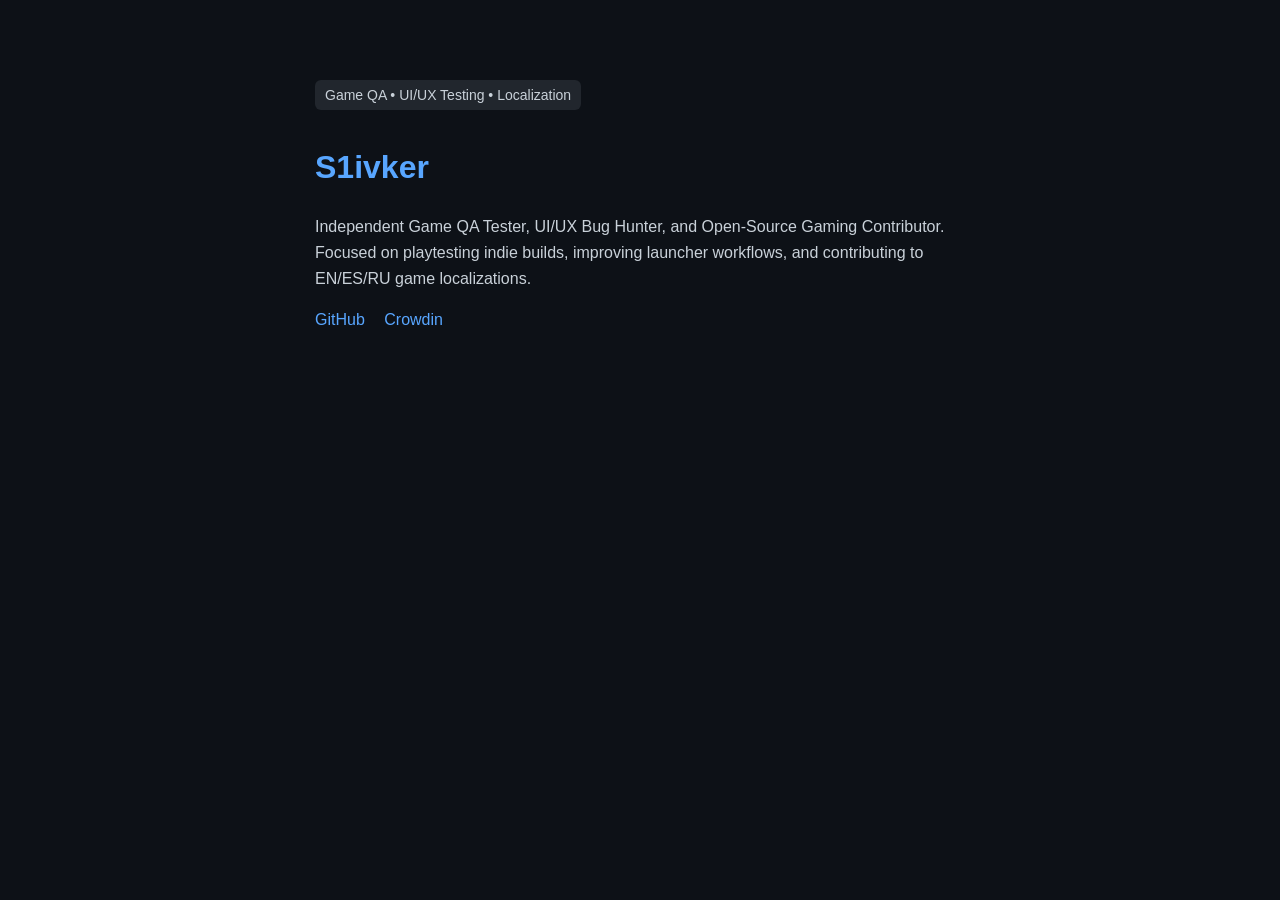
==== index.html @ 3e6317bb "Create index.html" ====
<!DOCTYPE html>
<html lang="en">
<head>
  <meta charset="UTF-8">
  <title>S1ivker — Game QA Tester & Open-Source Contributor</title>
  <style>
    body { font-family: sans-serif; background: #0d1117; color: #c9d1d9; max-width: 650px; margin: 60px auto; padding: 20px; line-height: 1.6; }
    h1 { color: #58a6ff; }
    a { color: #58a6ff; text-decoration: none; margin-right: 15px; }
    .tag { background: #21262d; padding: 4px 10px; border-radius: 6px; font-size: 14px; display: inline-block; margin-bottom: 10px; }
  </style>
</head>
<body>
  <div class="tag">Game QA • UI/UX Testing • Localization</div>
  <h1>S1ivker</h1>
  <p>Independent Game QA Tester, UI/UX Bug Hunter, and Open-Source Gaming Contributor. Focused on playtesting indie builds, improving launcher workflows, and contributing to EN/ES/RU game localizations.</p>
  <p>
    <a href="https://github.com">GitHub</a>
    <a href="https://crowdin.com">Crowdin</a>
  </p>
</body>
</html>
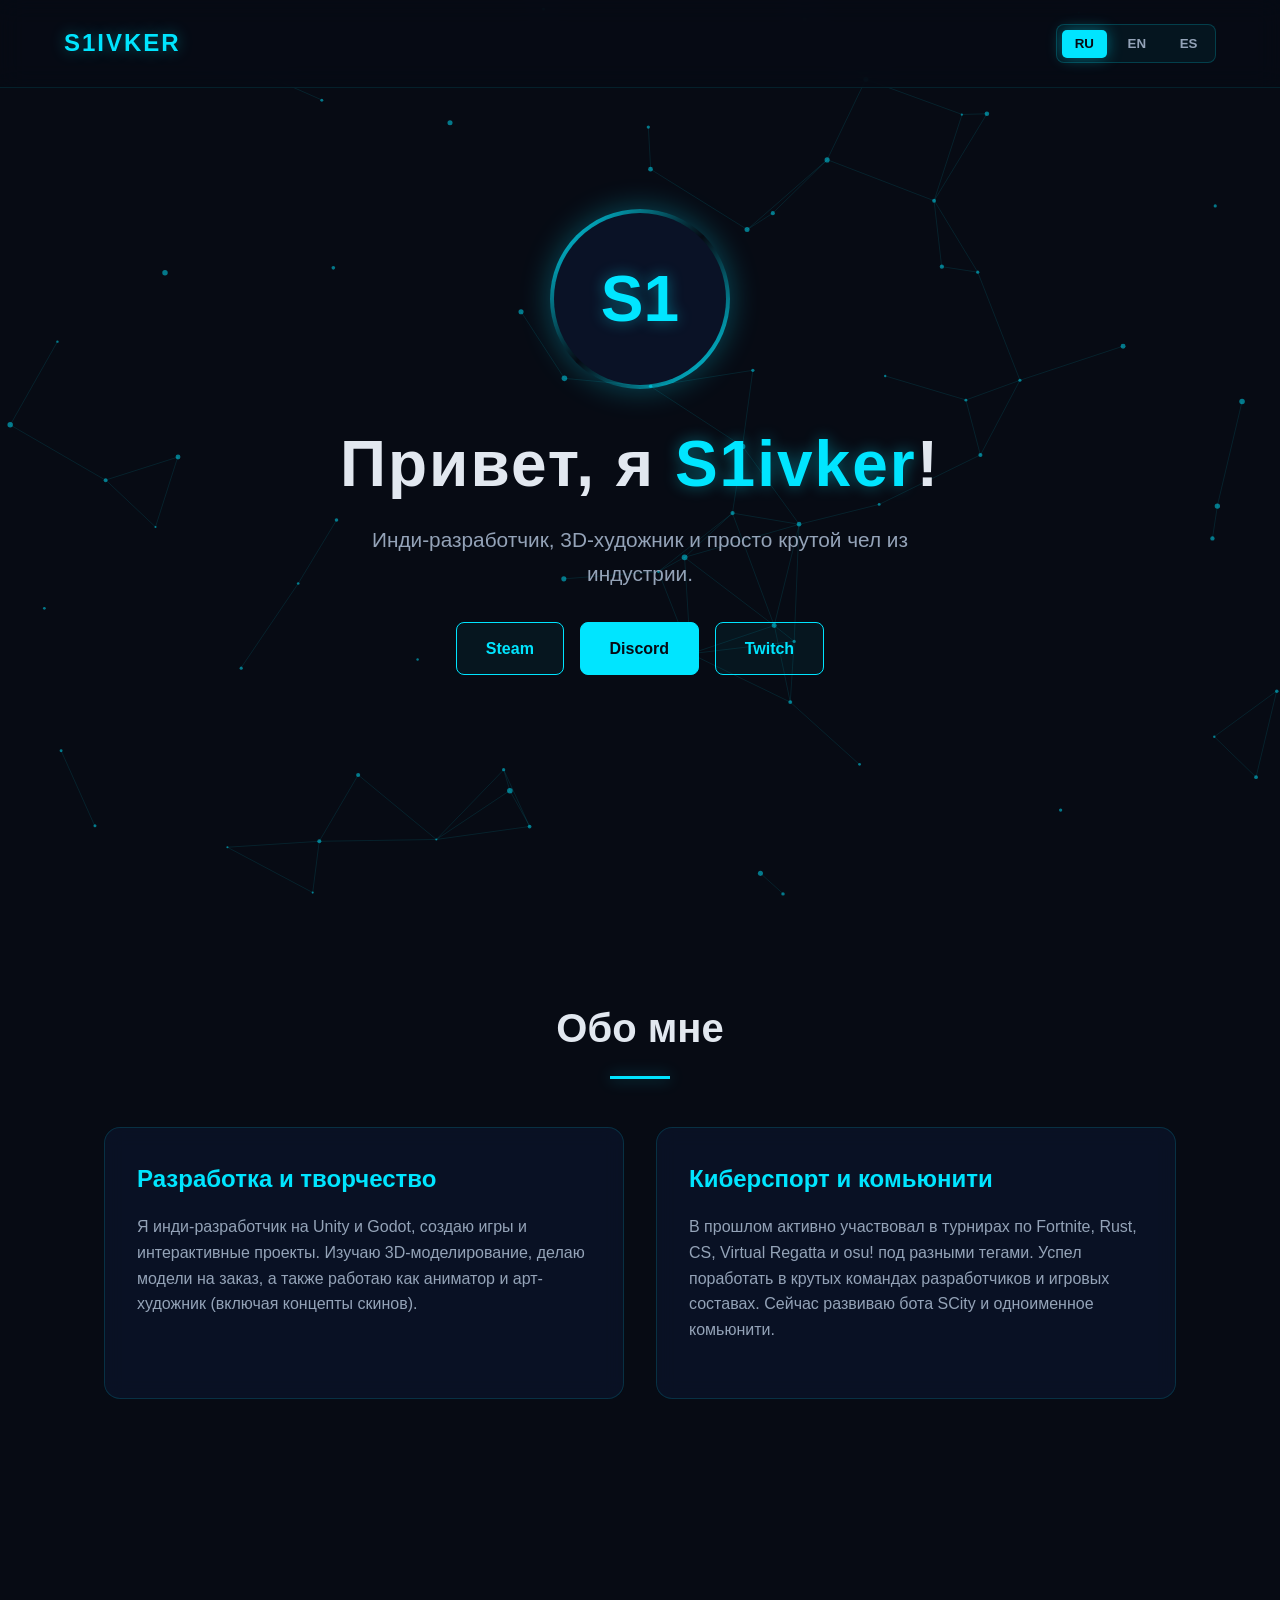
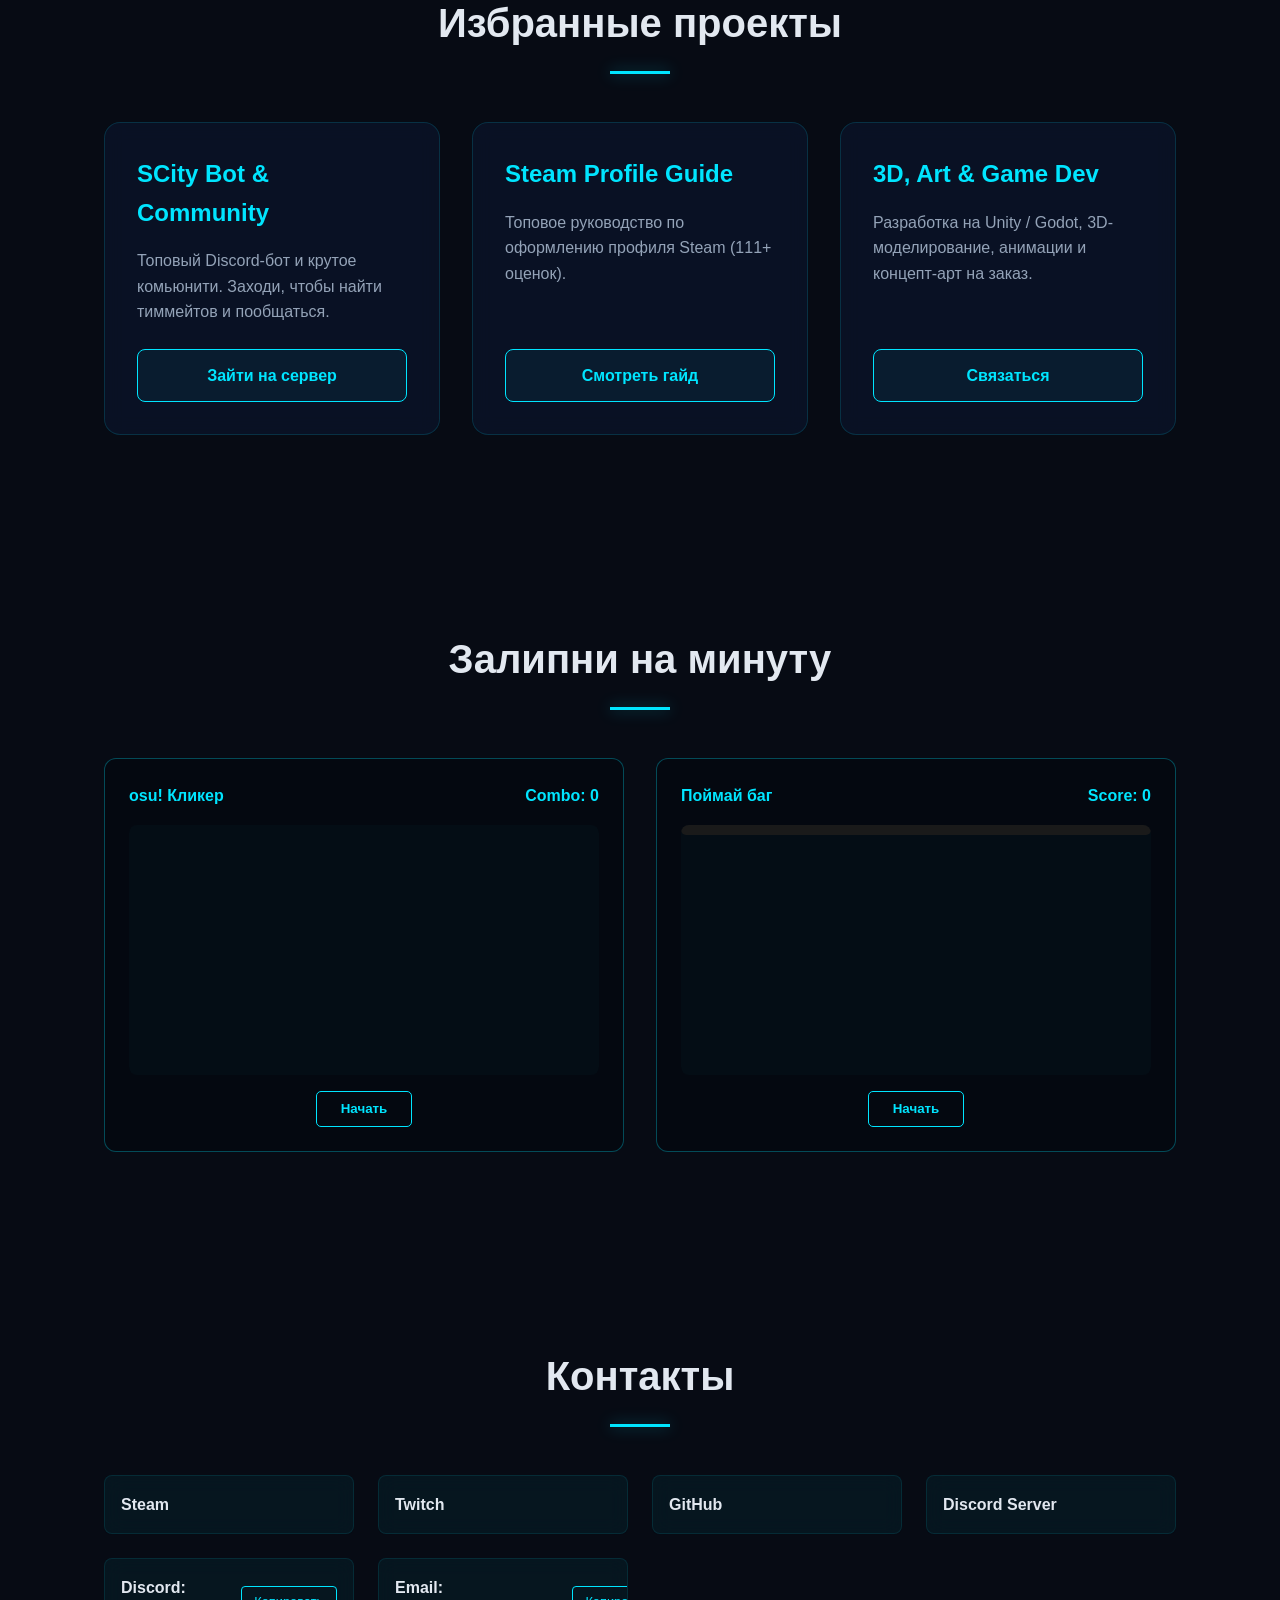
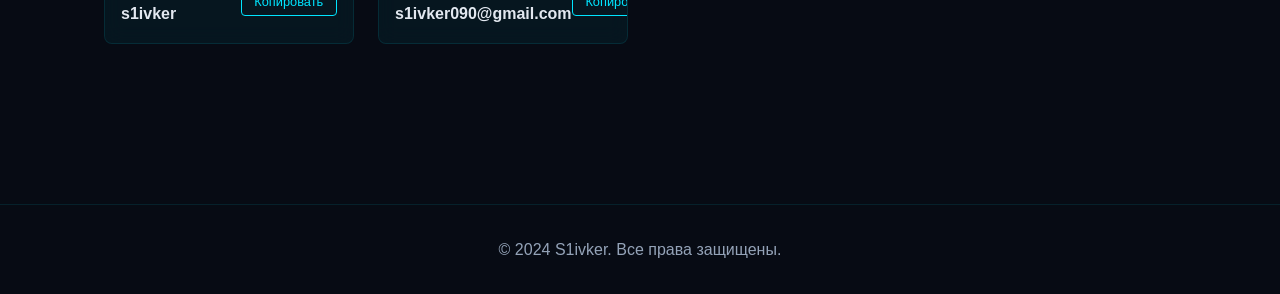
==== commit 07522b47: "index.html" ====
--- a/index.html
+++ b/index.html
@@ -1,22 +1,990 @@
 <!DOCTYPE html>
-<html lang="en">
+<html lang="ru">
 <head>
-  <meta charset="UTF-8">
-  <title>S1ivker — Game QA Tester & Open-Source Contributor</title>
-  <style>
-    body { font-family: sans-serif; background: #0d1117; color: #c9d1d9; max-width: 650px; margin: 60px auto; padding: 20px; line-height: 1.6; }
-    h1 { color: #58a6ff; }
-    a { color: #58a6ff; text-decoration: none; margin-right: 15px; }
-    .tag { background: #21262d; padding: 4px 10px; border-radius: 6px; font-size: 14px; display: inline-block; margin-bottom: 10px; }
-  </style>
+    <meta charset="UTF-8">
+    <meta name="viewport" content="width=device-width, initial-scale=1.0">
+    <title>S1ivker | Indie Dev & 3D Artist</title>
+    <meta name="description" content="Portfolio of S1ivker: Indie game developer (Unity, Godot), 3D modeler, animator, and creator of the SCity Discord bot. Esports background in Fortnite, Rust, CS, and osu!.">
+    <meta property="og:title" content="S1ivker | Indie Dev & 3D Artist">
+    <meta property="og:description" content="Portfolio of S1ivker: Indie game developer (Unity, Godot), 3D modeler, animator, and creator of the SCity Discord bot. Esports background in Fortnite, Rust, CS, and osu!.">
+    <meta property="og:type" content="website">
+    <meta property="og:url" content="https://s1ivker.github.io">
+    <meta property="og:image" content="avatar.png">
+    <script type="application/ld+json">
+    {
+      "@context": "https://schema.org",
+      "@type": "Person",
+      "name": "S1ivker",
+      "url": "https://s1ivker.github.io",
+      "jobTitle": "Indie Game Developer",
+      "knowsAbout": ["Unity", "Godot", "3D Modeling", "Animation", "Discord Bot Developer", "Esports", "Art"],
+      "sameAs": [
+        "https://steamcommunity.com/id/s1ivker",
+        "https://www.twitch.tv/s1ivker/about",
+        "https://github.com",
+        "https://discord.gg/scity"
+      ]
+    }
+    </script>
+    <style>
+        :root {
+            --bg-color: #070b14;
+            --card-bg: rgba(12, 22, 45, 0.65);
+            --neon-blue: #00e5ff;
+            --neon-glow: 0 0 15px rgba(0, 229, 255, 0.4);
+            --text-main: #e2e8f0;
+            --text-muted: #94a3b8;
+            --font-main: 'Segoe UI', Tahoma, Geneva, Verdana, sans-serif;
+            --danger-red: #ff3333;
+        }
+
+        * {
+            margin: 0;
+            padding: 0;
+            box-sizing: border-box;
+            font-family: var(--font-main);
+            scroll-behavior: smooth;
+        }
+
+        body {
+            background-color: var(--bg-color);
+            color: var(--text-main);
+            overflow-x: hidden;
+            line-height: 1.6;
+        }
+
+        #bg-canvas {
+            position: fixed;
+            top: 0;
+            left: 0;
+            width: 100vw;
+            height: 100vh;
+            z-index: -1;
+            pointer-events: none;
+        }
+
+        header {
+            position: fixed;
+            top: 0;
+            width: 100%;
+            padding: 1.5rem 5%;
+            display: flex;
+            justify-content: space-between;
+            align-items: center;
+            background: rgba(7, 11, 20, 0.85);
+            backdrop-filter: blur(12px);
+            z-index: 100;
+            border-bottom: 1px solid rgba(0, 229, 255, 0.1);
+        }
+
+        .logo {
+            font-size: 1.5rem;
+            font-weight: 800;
+            color: var(--neon-blue);
+            text-shadow: var(--neon-glow);
+            letter-spacing: 2px;
+        }
+
+        .lang-switch {
+            display: flex;
+            gap: 0.5rem;
+            background: rgba(0, 229, 255, 0.05);
+            padding: 0.3rem;
+            border-radius: 8px;
+            border: 1px solid rgba(0, 229, 255, 0.2);
+        }
+
+        .lang-btn {
+            background: transparent;
+            border: none;
+            color: var(--text-muted);
+            padding: 0.4rem 0.8rem;
+            border-radius: 5px;
+            cursor: pointer;
+            font-weight: 600;
+            transition: all 0.3s ease;
+        }
+
+        .lang-btn:hover {
+            color: var(--neon-blue);
+        }
+
+        .lang-btn.active {
+            background: var(--neon-blue);
+            color: var(--bg-color);
+            box-shadow: var(--neon-glow);
+        }
+
+        main {
+            max-width: 1200px;
+            margin: 0 auto;
+            padding: 0 5%;
+        }
+
+        section {
+            padding: 6rem 0;
+            min-height: 50vh;
+            display: flex;
+            flex-direction: column;
+            justify-content: center;
+        }
+
+        .reveal {
+            opacity: 0;
+            transform: translateY(40px);
+            transition: all 0.8s cubic-bezier(0.5, 0, 0, 1);
+        }
+
+        .reveal.active {
+            opacity: 1;
+            transform: translateY(0);
+        }
+
+        .hero {
+            height: 100vh;
+            display: flex;
+            flex-direction: column;
+            align-items: center;
+            justify-content: center;
+            text-align: center;
+            padding-top: 80px;
+        }
+
+        .avatar-container {
+            width: 180px;
+            height: 180px;
+            border-radius: 50%;
+            padding: 4px;
+            background: linear-gradient(135deg, var(--neon-blue), transparent, var(--neon-blue));
+            box-shadow: 0 0 30px rgba(0, 229, 255, 0.3);
+            margin-bottom: 1.5rem;
+            position: relative;
+            animation: pulseBorder 3s infinite alternate;
+        }
+
+        @keyframes pulseBorder {
+            0% { box-shadow: 0 0 20px rgba(0, 229, 255, 0.2); }
+            100% { box-shadow: 0 0 40px rgba(0, 229, 255, 0.6); }
+        }
+
+        .avatar-container img {
+            width: 100%;
+            height: 100%;
+            border-radius: 50%;
+            object-fit: cover;
+            background: #0a1226;
+        }
+
+        .avatar-fallback {
+            width: 100%;
+            height: 100%;
+            border-radius: 50%;
+            background: #0a1226;
+            display: flex;
+            align-items: center;
+            justify-content: center;
+            font-size: 4rem;
+            font-weight: 900;
+            color: var(--neon-blue);
+            text-shadow: var(--neon-glow);
+            display: none;
+        }
+
+        .hero h1 {
+            font-size: 4rem;
+            margin-bottom: 0.5rem;
+            letter-spacing: 2px;
+        }
+
+        .hero h1 span {
+            color: var(--neon-blue);
+            text-shadow: var(--neon-glow);
+        }
+
+        .hero p {
+            font-size: 1.3rem;
+            color: var(--text-muted);
+            max-width: 600px;
+            margin-bottom: 2rem;
+        }
+
+        .social-quick {
+            display: flex;
+            gap: 1rem;
+            flex-wrap: wrap;
+            justify-content: center;
+        }
+
+        .btn {
+            display: inline-flex;
+            align-items: center;
+            justify-content: center;
+            padding: 0.8rem 1.8rem;
+            border-radius: 8px;
+            font-weight: 600;
+            text-decoration: none;
+            transition: all 0.3s ease;
+            cursor: pointer;
+            border: 1px solid var(--neon-blue);
+            background: rgba(0, 229, 255, 0.05);
+            color: var(--neon-blue);
+            gap: 0.5rem;
+        }
+
+        .btn:hover {
+            background: var(--neon-blue);
+            color: var(--bg-color);
+            box-shadow: var(--neon-glow);
+            transform: translateY(-2px);
+        }
+
+        .btn-primary {
+            background: var(--neon-blue);
+            color: var(--bg-color);
+        }
+
+        .btn-primary:hover {
+            background: transparent;
+            color: var(--neon-blue);
+        }
+
+        h2 {
+            font-size: 2.5rem;
+            margin-bottom: 3rem;
+            text-align: center;
+            color: var(--text-main);
+        }
+
+        h2::after {
+            content: '';
+            display: block;
+            width: 60px;
+            height: 3px;
+            background: var(--neon-blue);
+            margin: 1rem auto 0;
+            box-shadow: var(--neon-glow);
+        }
+
+        .grid-2 {
+            display: grid;
+            grid-template-columns: 1fr 1fr;
+            gap: 2rem;
+        }
+
+        .glass-card {
+            background: var(--card-bg);
+            backdrop-filter: blur(10px);
+            border: 1px solid rgba(0, 229, 255, 0.15);
+            border-radius: 16px;
+            padding: 2rem;
+            transition: all 0.4s ease;
+            position: relative;
+            overflow: hidden;
+        }
+
+        .glass-card:hover {
+            border-color: rgba(0, 229, 255, 0.5);
+            box-shadow: 0 10px 30px rgba(0, 229, 255, 0.1);
+            transform: translateY(-5px);
+        }
+
+        .glass-card h3 {
+            font-size: 1.5rem;
+            color: var(--neon-blue);
+            margin-bottom: 1rem;
+        }
+
+        .glass-card p {
+            color: var(--text-muted);
+            margin-bottom: 1.5rem;
+        }
+
+        .project-card {
+            display: flex;
+            flex-direction: column;
+            justify-content: space-between;
+        }
+
+        .projects-grid {
+            display: grid;
+            grid-template-columns: repeat(auto-fit, minmax(300px, 1fr));
+            gap: 2rem;
+        }
+
+        .games-grid {
+            display: grid;
+            grid-template-columns: 1fr 1fr;
+            gap: 2rem;
+        }
+
+        .game-container {
+            background: #040810;
+            border: 1px solid rgba(0, 229, 255, 0.3);
+            border-radius: 12px;
+            padding: 1.5rem;
+            display: flex;
+            flex-direction: column;
+            gap: 1rem;
+            position: relative;
+            overflow: hidden;
+        }
+
+        .game-header {
+            display: flex;
+            justify-content: space-between;
+            align-items: center;
+            font-weight: bold;
+            color: var(--neon-blue);
+        }
+
+        .game-area {
+            height: 250px;
+            position: relative;
+            background: rgba(0, 229, 255, 0.02);
+            border-radius: 8px;
+            overflow: hidden;
+            cursor: crosshair;
+        }
+
+        .game-btn {
+            align-self: center;
+            padding: 0.6rem 1.5rem;
+            border-radius: 5px;
+            background: transparent;
+            border: 1px solid var(--neon-blue);
+            color: var(--neon-blue);
+            cursor: pointer;
+            font-weight: bold;
+            transition: all 0.3s;
+        }
+
+        .game-btn:hover {
+            background: var(--neon-blue);
+            color: #000;
+        }
+
+        .target {
+            position: absolute;
+            width: 50px;
+            height: 50px;
+            border-radius: 50%;
+            background: rgba(0, 229, 255, 0.2);
+            border: 2px solid var(--neon-blue);
+            display: flex;
+            align-items: center;
+            justify-content: center;
+            transform: translate(-50%, -50%);
+            pointer-events: none;
+        }
+
+        .target-ring {
+            position: absolute;
+            width: 100%;
+            height: 100%;
+            border-radius: 50%;
+            border: 2px solid var(--neon-blue);
+            animation: shrinkRing 1.5s linear forwards;
+        }
+
+        @keyframes shrinkRing {
+            0% { transform: scale(2); opacity: 0; }
+            20% { opacity: 1; }
+            100% { transform: scale(0.5); opacity: 1; }
+        }
+
+        .code-line {
+            position: absolute;
+            color: rgba(0, 229, 255, 0.2);
+            font-family: monospace;
+            font-size: 0.8rem;
+            white-space: nowrap;
+            pointer-events: none;
+            animation: fall linear infinite;
+        }
+
+        @keyframes fall {
+            0% { transform: translateY(-100%); }
+            100% { transform: translateY(300px); }
+        }
+
+        .bug {
+            position: absolute;
+            width: 25px;
+            height: 25px;
+            background: var(--danger-red);
+            border-radius: 50%;
+            cursor: pointer;
+            box-shadow: 0 0 10px var(--danger-red);
+            display: flex;
+            align-items: center;
+            justify-content: center;
+            color: white;
+            font-size: 10px;
+            font-weight: bold;
+            transition: transform 0.1s;
+        }
+
+        .bug:hover {
+            transform: scale(1.2);
+        }
+
+        .crash-bar {
+            width: 100%;
+            height: 10px;
+            background: #1a1a1a;
+            border-radius: 5px;
+            overflow: hidden;
+        }
+
+        .crash-fill {
+            height: 100%;
+            width: 0%;
+            background: var(--danger-red);
+            transition: width 0.3s;
+            box-shadow: 0 0 10px var(--danger-red);
+        }
+
+        .contact-grid {
+            display: grid;
+            grid-template-columns: repeat(auto-fit, minmax(250px, 1fr));
+            gap: 1.5rem;
+        }
+
+        .contact-item {
+            display: flex;
+            align-items: center;
+            justify-content: space-between;
+            background: rgba(0, 229, 255, 0.05);
+            padding: 1rem;
+            border-radius: 8px;
+            border: 1px solid rgba(0, 229, 255, 0.1);
+        }
+
+        .contact-item span {
+            font-weight: 600;
+            color: var(--text-main);
+        }
+
+        .copy-btn {
+            background: transparent;
+            border: 1px solid var(--neon-blue);
+            color: var(--neon-blue);
+            padding: 0.4rem 0.8rem;
+            border-radius: 4px;
+            cursor: pointer;
+            font-size: 0.8rem;
+            transition: all 0.3s;
+        }
+
+        .copy-btn:hover {
+            background: var(--neon-blue);
+            color: var(--bg-color);
+        }
+
+        footer {
+            text-align: center;
+            padding: 2rem;
+            color: var(--text-muted);
+            border-top: 1px solid rgba(0, 229, 255, 0.1);
+            margin-top: 4rem;
+        }
+
+        @media (max-width: 900px) {
+            .grid-2, .games-grid {
+                grid-template-columns: 1fr;
+            }
+            .hero h1 {
+                font-size: 2.5rem;
+            }
+            .hero p {
+                font-size: 1.1rem;
+            }
+        }
+    </style>
 </head>
 <body>
-  <div class="tag">Game QA • UI/UX Testing • Localization</div>
-  <h1>S1ivker</h1>
-  <p>Independent Game QA Tester, UI/UX Bug Hunter, and Open-Source Gaming Contributor. Focused on playtesting indie builds, improving launcher workflows, and contributing to EN/ES/RU game localizations.</p>
-  <p>
-    <a href="https://github.com">GitHub</a>
-    <a href="https://crowdin.com">Crowdin</a>
-  </p>
+    <canvas id="bg-canvas"></canvas>
+
+    <header>
+        <div class="logo">S1IVKER</div>
+        <div class="lang-switch">
+            <button class="lang-btn active" data-lang="ru">RU</button>
+            <button class="lang-btn" data-lang="en">EN</button>
+            <button class="lang-btn" data-lang="es">ES</button>
+        </div>
+    </header>
+
+    <main>
+        <section class="hero">
+            <div class="avatar-container">
+                <img src="avatar.png" alt="S1ivker" onerror="this.style.display='none'; document.getElementById('avatar-fallback').style.display='flex';">
+                <div class="avatar-fallback" id="avatar-fallback">S1</div>
+            </div>
+            <h1 data-i18n="hero_greeting">Привет, я <span>S1ivker</span>!</h1>
+            <p data-i18n="hero_sub">Инди-разработчик, 3D-художник и просто крутой чел из индустрии.</p>
+            <div class="social-quick">
+                <a href="https://steamcommunity.com/id/s1ivker" target="_blank" class="btn" data-i18n="btn_steam">Steam</a>
+                <a href="https://discord.gg/scity" target="_blank" class="btn btn-primary" data-i18n="btn_discord">Discord</a>
+                <a href="https://www.twitch.tv/s1ivker/about" target="_blank" class="btn" data-i18n="btn_twitch">Twitch</a>
+            </div>
+        </section>
+
+        <section id="about" class="reveal">
+            <h2 data-i18n="about_title">Обо мне</h2>
+            <div class="grid-2">
+                <div class="glass-card">
+                    <h3 data-i18n="about_dev_title">Разработка и творчество</h3>
+                    <p data-i18n="about_dev_text">Я инди-разработчик на Unity и Godot, создаю игры и интерактивные проекты. Изучаю 3D-моделирование, делаю модели на заказ, а также работаю как аниматор и арт-художник (включая концепты скинов).</p>
+                </div>
+                <div class="glass-card">
+                    <h3 data-i18n="about_esports_title">Киберспорт и комьюнити</h3>
+                    <p data-i18n="about_esports_text">В прошлом активно участвовал в турнирах по Fortnite, Rust, CS, Virtual Regatta и osu! под разными тегами. Успел поработать в крутых командах разработчиков и игровых составах. Сейчас развиваю бота SCity и одноименное комьюнити.</p>
+                </div>
+            </div>
+        </section>
+
+        <section id="projects" class="reveal">
+            <h2 data-i18n="projects_title">Избранные проекты</h2>
+            <div class="projects-grid">
+                <div class="glass-card project-card">
+                    <div>
+                        <h3>SCity Bot & Community</h3>
+                        <p data-i18n="proj_scity_desc">Топовый Discord-бот и крутое комьюнити. Заходи, чтобы найти тиммейтов и пообщаться.</p>
+                    </div>
+                    <a href="https://discord.gg/scity" target="_blank" class="btn" data-i18n="btn_join">Зайти на сервер</a>
+                </div>
+                <div class="glass-card project-card">
+                    <div>
+                        <h3>Steam Profile Guide</h3>
+                        <p data-i18n="proj_steam_desc">Топовое руководство по оформлению профиля Steam (111+ оценок).</p>
+                    </div>
+                    <a href="https://steamcommunity.com/sharedfiles/filedetails/?id=3786548323" target="_blank" class="btn" data-i18n="btn_view">Смотреть гайд</a>
+                </div>
+                <div class="glass-card project-card">
+                    <div>
+                        <h3>3D, Art & Game Dev</h3>
+                        <p data-i18n="proj_3d_desc">Разработка на Unity / Godot, 3D-моделирование, анимации и концепт-арт на заказ.</p>
+                    </div>
+                    <a href="https://discord.gg/scity" target="_blank" class="btn" data-i18n="btn_contact">Связаться</a>
+                </div>
+            </div>
+        </section>
+
+        <section id="games" class="reveal">
+            <h2 data-i18n="games_title">Залипни на минуту</h2>
+            <div class="games-grid">
+                <div class="game-container">
+                    <div class="game-header">
+                        <span data-i18n="game1_title">osu! Кликер</span>
+                        <span>Combo: <span id="combo-counter">0</span></span>
+                    </div>
+                    <div class="game-area" id="reaction-game">
+                    </div>
+                    <button class="game-btn" id="start-reaction" data-i18n="btn_start">Начать</button>
+                </div>
+                <div class="game-container">
+                    <div class="game-header">
+                        <span data-i18n="game2_title">Поймай баг</span>
+                        <span>Score: <span id="bug-score">0</span></span>
+                    </div>
+                    <div class="game-area" id="bug-game">
+                        <div class="crash-bar"><div class="crash-fill" id="crash-fill"></div></div>
+                    </div>
+                    <button class="game-btn" id="start-bug" data-i18n="btn_start">Начать</button>
+                </div>
+            </div>
+        </section>
+
+        <section id="contact" class="reveal">
+            <h2 data-i18n="contact_title">Контакты</h2>
+            <div class="contact-grid">
+                <div class="glass-card contact-item">
+                    <a href="https://steamcommunity.com/id/s1ivker" target="_blank" style="text-decoration:none; color:var(--text-main); font-weight:bold;">Steam</a>
+                </div>
+                <div class="glass-card contact-item">
+                    <a href="https://www.twitch.tv/s1ivker/about" target="_blank" style="text-decoration:none; color:var(--text-main); font-weight:bold;">Twitch</a>
+                </div>
+                <div class="glass-card contact-item">
+                    <a href="https://github.com" target="_blank" style="text-decoration:none; color:var(--text-main); font-weight:bold;">GitHub</a>
+                </div>
+                <div class="glass-card contact-item">
+                    <a href="https://discord.gg/scity" target="_blank" style="text-decoration:none; color:var(--text-main); font-weight:bold;">Discord Server</a>
+                </div>
+                <div class="glass-card contact-item">
+                    <span>Discord: s1ivker</span>
+                    <button class="copy-btn" onclick="copyText('s1ivker')" data-i18n="btn_copy">Копировать</button>
+                </div>
+                <div class="glass-card contact-item">
+                    <span>Email: s1ivker090@gmail.com</span>
+                    <button class="copy-btn" onclick="copyText('s1ivker090@gmail.com')" data-i18n="btn_copy">Копировать</button>
+                </div>
+            </div>
+        </section>
+    </main>
+
+    <footer>
+        <p>&copy; 2024 S1ivker. <span data-i18n="footer_text">Все права защищены.</span></p>
+    </footer>
+
+    <script>
+        const translations = {
+            ru: {
+                hero_greeting: "Привет, я <span>S1ivker</span>!",
+                hero_sub: "Инди-разработчик, 3D-художник и просто крутой чел из индустрии.",
+                btn_steam: "Steam",
+                btn_discord: "Discord",
+                btn_twitch: "Twitch",
+                about_title: "Обо мне",
+                about_dev_title: "Разработка и творчество",
+                about_dev_text: "Я инди-разработчик на Unity и Godot, создаю игры и интерактивные проекты. Изучаю 3D-моделирование, делаю модели на заказ, а также работаю как аниматор и арт-художник (включая концепты скинов).",
+                about_esports_title: "Киберспорт и комьюнити",
+                about_esports_text: "В прошлом активно участвовал в турнирах по Fortnite, Rust, CS, Virtual Regatta и osu! под разными тегами. Успел поработать в крутых командах разработчиков и игровых составах. Сейчас развиваю бота SCity и одноименное комьюнити.",
+                projects_title: "Избранные проекты",
+                proj_scity_desc: "Топовый Discord-бот и крутое комьюнити. Заходи, чтобы найти тиммейтов и пообщаться.",
+                btn_join: "Зайти на сервер",
+                proj_steam_desc: "Топовое руководство по оформлению профиля Steam (111+ оценок).",
+                btn_view: "Смотреть гайд",
+                proj_3d_desc: "Разработка на Unity / Godot, 3D-моделирование, анимации и концепт-арт на заказ.",
+                btn_contact: "Связаться",
+                games_title: "Залипни на минуту",
+                game1_title: "osu! Кликер",
+                game2_title: "Поймай баг",
+                btn_start: "Начать",
+                btn_copy: "Копировать",
+                contact_title: "Контакты",
+                footer_text: "Все права защищены."
+            },
+            en: {
+                hero_greeting: "Hey, I'm <span>S1ivker</span>!",
+                hero_sub: "Indie developer, 3D artist, and just a cool guy from the industry.",
+                btn_steam: "Steam",
+                btn_discord: "Discord",
+                btn_twitch: "Twitch",
+                about_title: "About Me",
+                about_dev_title: "Dev & Creative",
+                about_dev_text: "I'm an indie developer working with Unity and Godot, creating games and interactive projects. I study 3D modeling, do commissions, and work as an animator and artist (including skin concepts).",
+                about_esports_title: "Esports & Community",
+                about_esports_text: "In the past, I actively competed in tournaments for Fortnite, Rust, CS, Virtual Regatta, and osu! under various tags. I've worked with cool dev teams and rosters. Now I'm growing the SCity bot and its community.",
+                projects_title: "Featured Projects",
+                proj_scity_desc: "Top-tier Discord bot and an awesome community. Join to find teammates and hang out.",
+                btn_join: "Join Server",
+                proj_steam_desc: "Top Steam profile guide (111+ ratings).",
+                btn_view: "View Guide",
+                proj_3d_desc: "Unity / Godot dev, 3D modeling, animations, and concept art commissions.",
+                btn_contact: "Contact Me",
+                games_title: "Take a Break & Play",
+                game1_title: "osu! Clicker",
+                game2_title: "Catch the Bug",
+                btn_start: "Start",
+                btn_copy: "Copy",
+                contact_title: "Contacts",
+                footer_text: "All rights reserved."
+            },
+            es: {
+                hero_greeting: "¡Hola, soy <span>S1ivker</span>!",
+                hero_sub: "Desarrollador indie, artista 3D y simplemente un chico genial de la industria.",
+                btn_steam: "Steam",
+                btn_discord: "Discord",
+                btn_twitch: "Twitch",
+                about_title: "Sobre mí",
+                about_dev_title: "Desarrollo y Creatividad",
+                about_dev_text: "Soy desarrollador indie en Unity y Godot, creo juegos y proyectos interactivos. Estudio modelado 3D, hago modelos por encargo, y también trabajo como animador y artista (incluyendo conceptos de skins).",
+                about_esports_title: "Esports y Comunidad",
+                about_esports_text: "En el pasado participé activamente en torneos de Fortnite, Rust, CS, Virtual Regatta y osu! bajo diferentes tags. He trabajado con equipos de desarrollo y rosters geniales. Ahora estoy haciendo crecer el bot SCity y su comunidad.",
+                projects_title: "Proyectos Destacados",
+                proj_scity_desc: "Bot de Discord de primer nivel y una comunidad increíble. Únete para encontrar compañeros y pasar el rato.",
+                btn_join: "Unirse al Servidor",
+                proj_steam_desc: "Guía de perfil de Steam de primer nivel (111+ valoraciones).",
+                btn_view: "Ver Guía",
+                proj_3d_desc: "Desarrollo en Unity / Godot, modelado 3D, animaciones y arte conceptual por encargo.",
+                btn_contact: "Contáctame",
+                games_title: "Tómate un descanso y juega",
+                game1_title: "osu! Clicker",
+                game2_title: "Atrapa el Bug",
+                btn_start: "Empezar",
+                btn_copy: "Copiar",
+                contact_title: "Contactos",
+                footer_text: "Todos los derechos reservados."
+            }
+        };
+
+        let currentLang = 'ru';
+
+        function setLanguage(lang) {
+            currentLang = lang;
+            document.querySelectorAll('[data-i18n]').forEach(el => {
+                const key = el.getAttribute('data-i18n');
+                if (translations[lang][key]) {
+                    el.innerHTML = translations[lang][key];
+                }
+            });
+            document.querySelectorAll('.lang-btn').forEach(btn => {
+                btn.classList.remove('active');
+                if (btn.getAttribute('data-lang') === lang) {
+                    btn.classList.add('active');
+                }
+            });
+            document.documentElement.lang = lang === 'es' ? 'es' : lang;
+        }
+
+        document.querySelectorAll('.lang-btn').forEach(btn => {
+            btn.addEventListener('click', () => {
+                setLanguage(btn.getAttribute('data-lang'));
+            });
+        });
+
+        function copyText(text) {
+            navigator.clipboard.writeText(text).then(() => {
+                alert(currentLang === 'ru' ? 'Скопировано!' : currentLang === 'en' ? 'Copied!' : '¡Copiado!');
+            });
+        }
+
+        const canvas = document.getElementById('bg-canvas');
+        const ctx = canvas.getContext('2d');
+        let particles = [];
+        let width, height;
+
+        function resize() {
+            width = canvas.width = window.innerWidth;
+            height = canvas.height = window.innerHeight;
+        }
+
+        window.addEventListener('resize', resize);
+        resize();
+
+        for (let i = 0; i < 70; i++) {
+            particles.push({
+                x: Math.random() * width,
+                y: Math.random() * height,
+                vx: (Math.random() - 0.5) * 0.5,
+                vy: (Math.random() - 0.5) * 0.5,
+                size: Math.random() * 2 + 1
+            });
+        }
+
+        function animate() {
+            ctx.clearRect(0, 0, width, height);
+            ctx.fillStyle = 'rgba(0, 229, 255, 0.5)';
+            ctx.strokeStyle = 'rgba(0, 229, 255, 0.1)';
+            ctx.lineWidth = 1;
+
+            for (let i = 0; i < particles.length; i++) {
+                let p = particles[i];
+                p.x += p.vx;
+                p.y += p.vy;
+
+                if (p.x < 0 || p.x > width) p.vx *= -1;
+                if (p.y < 0 || p.y > height) p.vy *= -1;
+
+                ctx.beginPath();
+                ctx.arc(p.x, p.y, p.size, 0, Math.PI * 2);
+                ctx.fill();
+
+                for (let j = i + 1; j < particles.length; j++) {
+                    let p2 = particles[j];
+                    let dx = p.x - p2.x;
+                    let dy = p.y - p2.y;
+                    let dist = Math.sqrt(dx * dx + dy * dy);
+
+                    if (dist < 120) {
+                        ctx.beginPath();
+                        ctx.moveTo(p.x, p.y);
+                        ctx.lineTo(p2.x, p2.y);
+                        ctx.stroke();
+                    }
+                }
+            }
+            requestAnimationFrame(animate);
+        }
+        animate();
+
+        const observer = new IntersectionObserver((entries) => {
+            entries.forEach(entry => {
+                if (entry.isIntersecting) {
+                    entry.target.classList.add('active');
+                }
+            });
+        }, { threshold: 0.1 });
+
+        document.querySelectorAll('.reveal').forEach(el => observer.observe(el));
+
+        let reactionActive = false;
+        let reactionTimeout;
+        let combo = 0;
+        let reactionScore = 0;
+        const reactionArea = document.getElementById('reaction-game');
+        const startReactionBtn = document.getElementById('start-reaction');
+        const comboCounter = document.getElementById('combo-counter');
+
+        function startReactionGame() {
+            if (reactionActive) return;
+            reactionActive = true;
+            combo = 0;
+            reactionScore = 0;
+            comboCounter.innerText = combo;
+            startReactionBtn.style.display = 'none';
+            reactionArea.innerHTML = '';
+            spawnTarget();
+        }
+
+        function spawnTarget() {
+            if (!reactionActive) return;
+            reactionArea.innerHTML = '';
+            
+            const target = document.createElement('div');
+            target.className = 'target';
+            
+            const areaRect = reactionArea.getBoundingClientRect();
+            const x = Math.random() * (areaRect.width - 100) + 50;
+            const y = Math.random() * (areaRect.height - 100) + 50;
+            
+            target.style.left = x + 'px';
+            target.style.top = y + 'px';
+
+            const ring = document.createElement('div');
+            ring.className = 'target-ring';
+            target.appendChild(ring);
+
+            let clicked = false;
+
+            target.addEventListener('mousedown', () => {
+                if (clicked) return;
+                clicked = true;
+                const ringStyle = window.getComputedStyle(ring);
+                const transform = ringStyle.transform;
+                let scale = 1;
+                if (transform !== 'none') {
+                    const matrix = new DOMMatrix(transform);
+                    scale = matrix.a;
+                }
+                
+                if (scale > 0.4 && scale < 1.2) {
+                    combo++;
+                    reactionScore += 10 * combo;
+                } else {
+                    combo = 0;
+                }
+                comboCounter.innerText = combo;
+                target.remove();
+                clearTimeout(reactionTimeout);
+                reactionTimeout = setTimeout(spawnTarget, 200);
+            });
+
+            reactionArea.appendChild(target);
+
+            setTimeout(() => {
+                if (!clicked && reactionActive) {
+                    combo = 0;
+                    comboCounter.innerText = combo;
+                    target.remove();
+                    spawnTarget();
+                }
+            }, 1500);
+        }
+
+        startReactionBtn.addEventListener('click', startReactionGame);
+
+        let bugActive = false;
+        let bugScore = 0;
+        let crashLevel = 0;
+        let bugInterval, crashInterval;
+        const bugArea = document.getElementById('bug-game');
+        const startBugBtn = document.getElementById('start-bug');
+        const bugScoreEl = document.getElementById('bug-score');
+        const crashFill = document.getElementById('crash-fill');
+
+        function startBugGame() {
+            if (bugActive) return;
+            bugActive = true;
+            bugScore = 0;
+            crashLevel = 0;
+            bugScoreEl.innerText = bugScore;
+            crashFill.style.width = '0%';
+            startBugBtn.style.display = 'none';
+            bugArea.innerHTML = '<div class="crash-bar"><div class="crash-fill" id="crash-fill"></div></div>';
+            
+            const newCrashFill = document.getElementById('crash-fill');
+            newCrashFill.style.width = '0%';
+
+            crashInterval = setInterval(() => {
+                if (!bugActive) return;
+                crashLevel += 2;
+                newCrashFill.style.width = Math.min(crashLevel, 100) + '%';
+                if (crashLevel >= 100) {
+                    endBugGame(false);
+                }
+            }, 500);
+
+            bugInterval = setInterval(() => {
+                if (!bugActive) return;
+                spawnBug();
+            }, 800);
+
+            spawnCodeLines();
+        }
+
+        function spawnBug() {
+            const bug = document.createElement('div');
+            bug.className = 'bug';
+            bug.innerText = 'X';
+            
+            const areaRect = bugArea.getBoundingClientRect();
+            const x = Math.random() * (areaRect.width - 30);
+            const y = Math.random() * (areaRect.height - 40) + 20;
+            
+            bug.style.left = x + 'px';
+            bug.style.top = y + 'px';
+
+            bug.addEventListener('mousedown', (e) => {
+                e.stopPropagation();
+                if (!bugActive) return;
+                bugScore += 10;
+                crashLevel = Math.max(0, crashLevel - 15);
+                bugScoreEl.innerText = bugScore;
+                const currentFill = document.getElementById('crash-fill');
+                if (currentFill) currentFill.style.width = crashLevel + '%';
+                bug.remove();
+            });
+
+            bugArea.appendChild(bug);
+
+            setTimeout(() => {
+                if (bug.parentNode) {
+                    bug.remove();
+                }
+            }, 2000);
+        }
+
+        function spawnCodeLines() {
+            if (!bugActive) return;
+            const line = document.createElement('div');
+            line.className = 'code-line';
+            line.innerText = 'const system = () => { error: 0x' + Math.floor(Math.random()*9999).toString(16) + ' };';
+            line.style.left = Math.random() * 80 + '%';
+            line.style.animationDuration = (Math.random() * 2 + 1) + 's';
+            bugArea.appendChild(line);
+
+            setTimeout(() => {
+                if (line.parentNode) line.remove();
+            }, 3000);
+
+            if (bugActive) {
+                setTimeout(spawnCodeLines, 500);
+            }
+        }
+
+        function endBugGame(win) {
+            bugActive = false;
+            clearInterval(bugInterval);
+            clearInterval(crashInterval);
+            startBugBtn.style.display = 'block';
+            startBugBtn.innerText = currentLang === 'ru' ? 'Играть снова' : currentLang === 'en' ? 'Play Again' : 'Jugar de nuevo';
+            alert(currentLang === 'ru' ? 'Игра окончена! Твой счет: ' + bugScore : currentLang === 'en' ? 'Game Over! Your score: ' + bugScore : '¡Juego terminado! Tu puntuación: ' + bugScore);
+        }
+
+        startBugBtn.addEventListener('click', startBugGame);
+
+        setLanguage('ru');
+    </script>
 </body>
 </html>
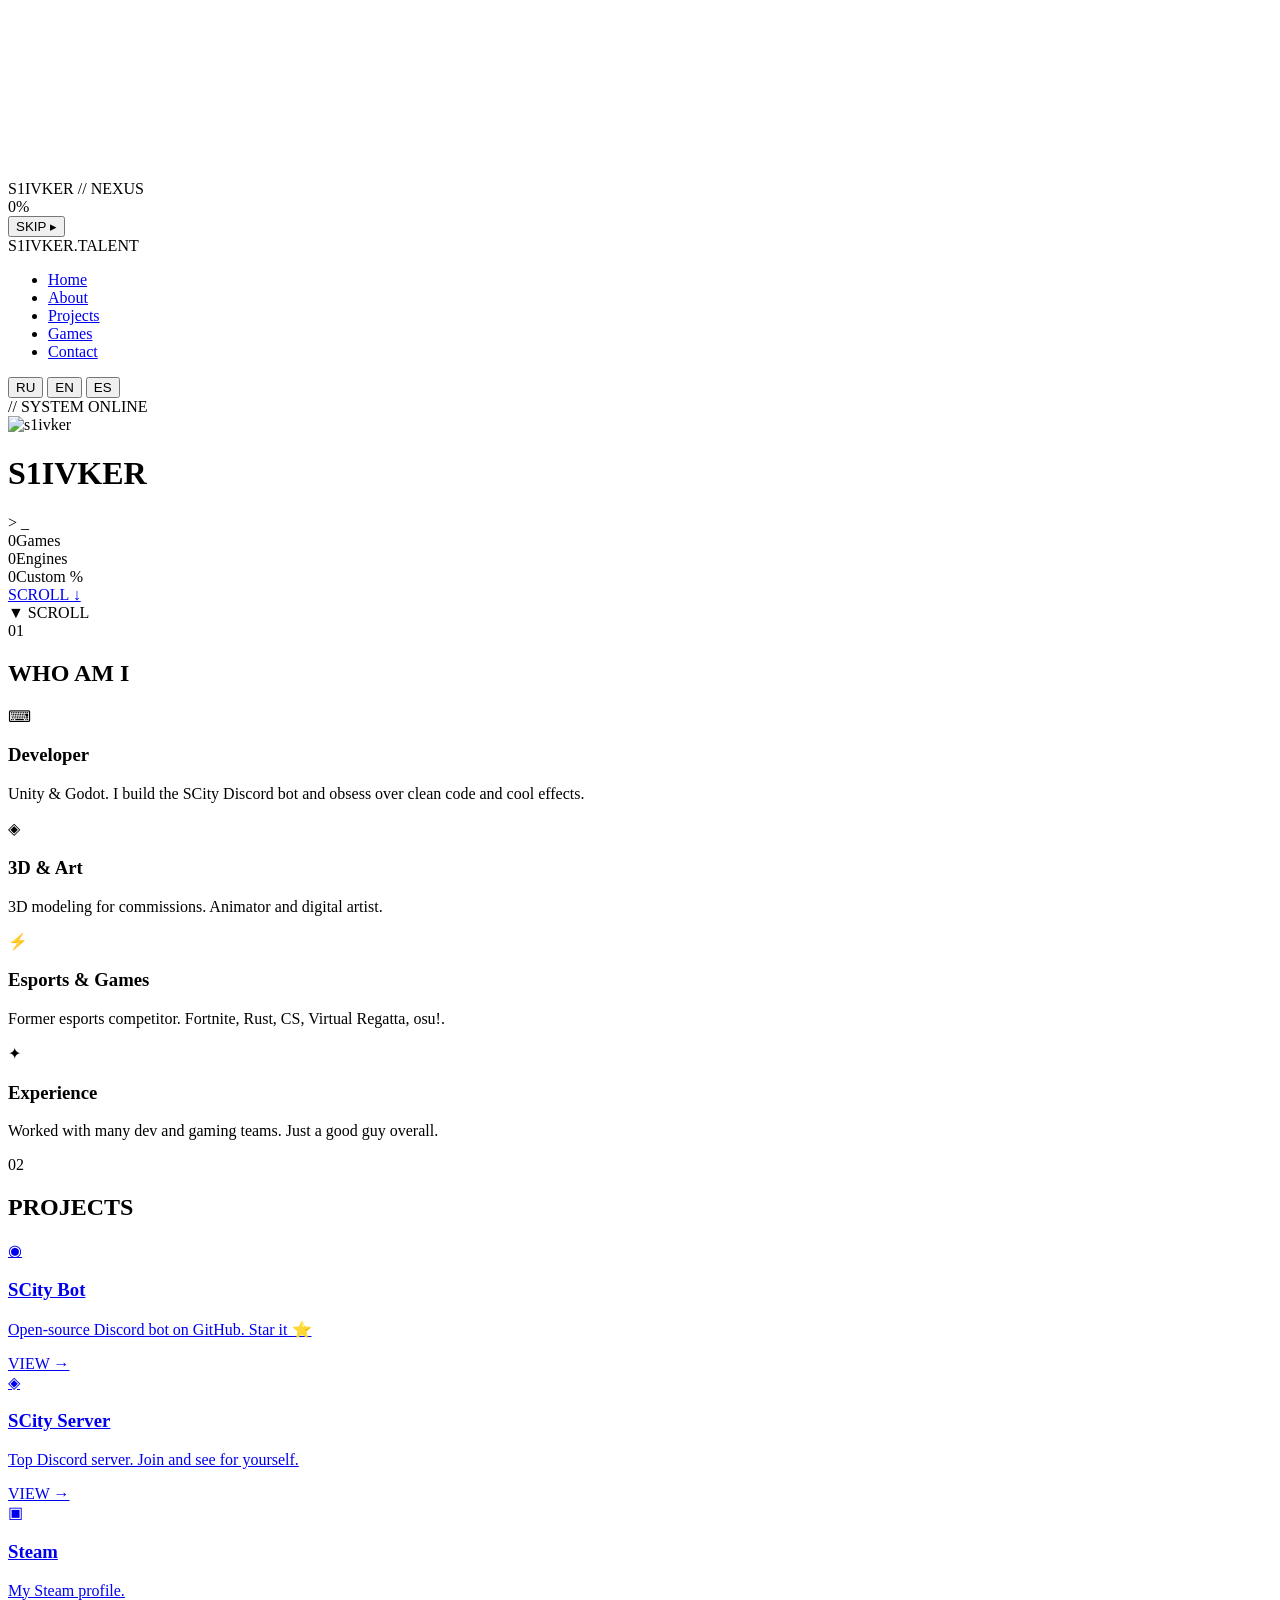
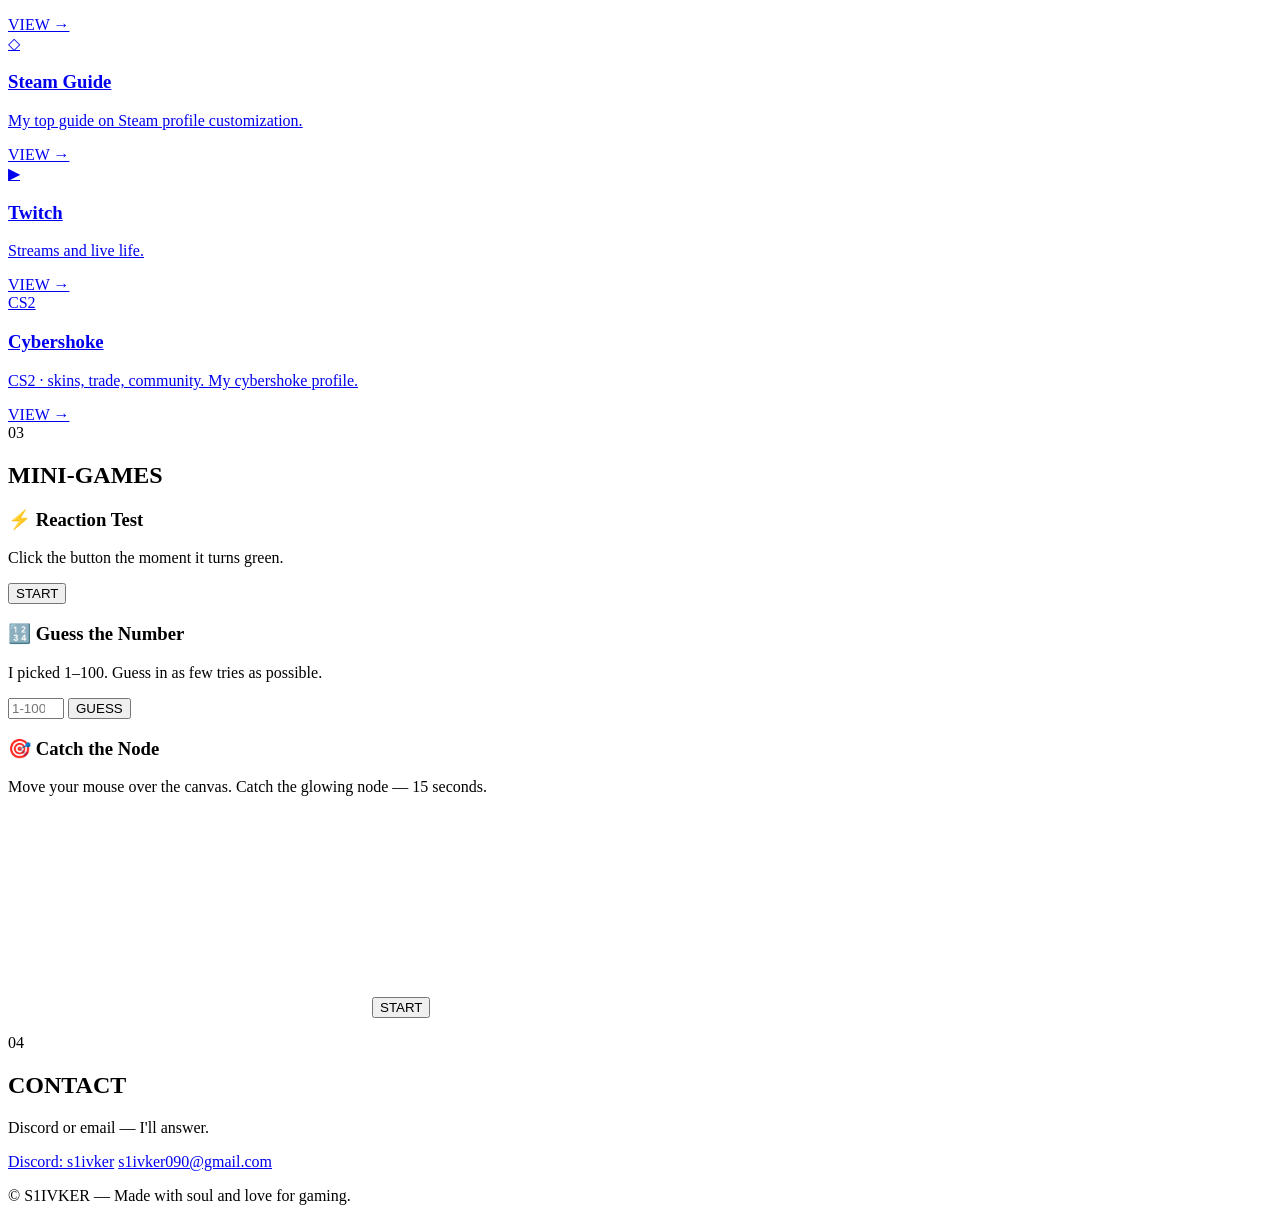
==== commit 131e2389: "index.html" ====
--- a/index.html
+++ b/index.html
@@ -1,990 +1,221 @@
 <!DOCTYPE html>
 <html lang="ru">
 <head>
-    <meta charset="UTF-8">
-    <meta name="viewport" content="width=device-width, initial-scale=1.0">
-    <title>S1ivker | Indie Dev & 3D Artist</title>
-    <meta name="description" content="Portfolio of S1ivker: Indie game developer (Unity, Godot), 3D modeler, animator, and creator of the SCity Discord bot. Esports background in Fortnite, Rust, CS, and osu!.">
-    <meta property="og:title" content="S1ivker | Indie Dev & 3D Artist">
-    <meta property="og:description" content="Portfolio of S1ivker: Indie game developer (Unity, Godot), 3D modeler, animator, and creator of the SCity Discord bot. Esports background in Fortnite, Rust, CS, and osu!.">
-    <meta property="og:type" content="website">
-    <meta property="og:url" content="https://s1ivker.github.io">
-    <meta property="og:image" content="avatar.png">
-    <script type="application/ld+json">
-    {
-      "@context": "https://schema.org",
-      "@type": "Person",
-      "name": "S1ivker",
-      "url": "https://s1ivker.github.io",
-      "jobTitle": "Indie Game Developer",
-      "knowsAbout": ["Unity", "Godot", "3D Modeling", "Animation", "Discord Bot Developer", "Esports", "Art"],
-      "sameAs": [
-        "https://steamcommunity.com/id/s1ivker",
-        "https://www.twitch.tv/s1ivker/about",
-        "https://github.com",
-        "https://discord.gg/scity"
-      ]
-    }
-    </script>
-    <style>
-        :root {
-            --bg-color: #070b14;
-            --card-bg: rgba(12, 22, 45, 0.65);
-            --neon-blue: #00e5ff;
-            --neon-glow: 0 0 15px rgba(0, 229, 255, 0.4);
-            --text-main: #e2e8f0;
-            --text-muted: #94a3b8;
-            --font-main: 'Segoe UI', Tahoma, Geneva, Verdana, sans-serif;
-            --danger-red: #ff3333;
-        }
-
-        * {
-            margin: 0;
-            padding: 0;
-            box-sizing: border-box;
-            font-family: var(--font-main);
-            scroll-behavior: smooth;
-        }
-
-        body {
-            background-color: var(--bg-color);
-            color: var(--text-main);
-            overflow-x: hidden;
-            line-height: 1.6;
-        }
-
-        #bg-canvas {
-            position: fixed;
-            top: 0;
-            left: 0;
-            width: 100vw;
-            height: 100vh;
-            z-index: -1;
-            pointer-events: none;
-        }
-
-        header {
-            position: fixed;
-            top: 0;
-            width: 100%;
-            padding: 1.5rem 5%;
-            display: flex;
-            justify-content: space-between;
-            align-items: center;
-            background: rgba(7, 11, 20, 0.85);
-            backdrop-filter: blur(12px);
-            z-index: 100;
-            border-bottom: 1px solid rgba(0, 229, 255, 0.1);
-        }
-
-        .logo {
-            font-size: 1.5rem;
-            font-weight: 800;
-            color: var(--neon-blue);
-            text-shadow: var(--neon-glow);
-            letter-spacing: 2px;
-        }
-
-        .lang-switch {
-            display: flex;
-            gap: 0.5rem;
-            background: rgba(0, 229, 255, 0.05);
-            padding: 0.3rem;
-            border-radius: 8px;
-            border: 1px solid rgba(0, 229, 255, 0.2);
-        }
-
-        .lang-btn {
-            background: transparent;
-            border: none;
-            color: var(--text-muted);
-            padding: 0.4rem 0.8rem;
-            border-radius: 5px;
-            cursor: pointer;
-            font-weight: 600;
-            transition: all 0.3s ease;
-        }
-
-        .lang-btn:hover {
-            color: var(--neon-blue);
-        }
-
-        .lang-btn.active {
-            background: var(--neon-blue);
-            color: var(--bg-color);
-            box-shadow: var(--neon-glow);
-        }
-
-        main {
-            max-width: 1200px;
-            margin: 0 auto;
-            padding: 0 5%;
-        }
-
-        section {
-            padding: 6rem 0;
-            min-height: 50vh;
-            display: flex;
-            flex-direction: column;
-            justify-content: center;
-        }
-
-        .reveal {
-            opacity: 0;
-            transform: translateY(40px);
-            transition: all 0.8s cubic-bezier(0.5, 0, 0, 1);
-        }
-
-        .reveal.active {
-            opacity: 1;
-            transform: translateY(0);
-        }
-
-        .hero {
-            height: 100vh;
-            display: flex;
-            flex-direction: column;
-            align-items: center;
-            justify-content: center;
-            text-align: center;
-            padding-top: 80px;
-        }
-
-        .avatar-container {
-            width: 180px;
-            height: 180px;
-            border-radius: 50%;
-            padding: 4px;
-            background: linear-gradient(135deg, var(--neon-blue), transparent, var(--neon-blue));
-            box-shadow: 0 0 30px rgba(0, 229, 255, 0.3);
-            margin-bottom: 1.5rem;
-            position: relative;
-            animation: pulseBorder 3s infinite alternate;
-        }
-
-        @keyframes pulseBorder {
-            0% { box-shadow: 0 0 20px rgba(0, 229, 255, 0.2); }
-            100% { box-shadow: 0 0 40px rgba(0, 229, 255, 0.6); }
-        }
-
-        .avatar-container img {
-            width: 100%;
-            height: 100%;
-            border-radius: 50%;
-            object-fit: cover;
-            background: #0a1226;
-        }
-
-        .avatar-fallback {
-            width: 100%;
-            height: 100%;
-            border-radius: 50%;
-            background: #0a1226;
-            display: flex;
-            align-items: center;
-            justify-content: center;
-            font-size: 4rem;
-            font-weight: 900;
-            color: var(--neon-blue);
-            text-shadow: var(--neon-glow);
-            display: none;
-        }
-
-        .hero h1 {
-            font-size: 4rem;
-            margin-bottom: 0.5rem;
-            letter-spacing: 2px;
-        }
-
-        .hero h1 span {
-            color: var(--neon-blue);
-            text-shadow: var(--neon-glow);
-        }
-
-        .hero p {
-            font-size: 1.3rem;
-            color: var(--text-muted);
-            max-width: 600px;
-            margin-bottom: 2rem;
-        }
-
-        .social-quick {
-            display: flex;
-            gap: 1rem;
-            flex-wrap: wrap;
-            justify-content: center;
-        }
-
-        .btn {
-            display: inline-flex;
-            align-items: center;
-            justify-content: center;
-            padding: 0.8rem 1.8rem;
-            border-radius: 8px;
-            font-weight: 600;
-            text-decoration: none;
-            transition: all 0.3s ease;
-            cursor: pointer;
-            border: 1px solid var(--neon-blue);
-            background: rgba(0, 229, 255, 0.05);
-            color: var(--neon-blue);
-            gap: 0.5rem;
-        }
-
-        .btn:hover {
-            background: var(--neon-blue);
-            color: var(--bg-color);
-            box-shadow: var(--neon-glow);
-            transform: translateY(-2px);
-        }
-
-        .btn-primary {
-            background: var(--neon-blue);
-            color: var(--bg-color);
-        }
-
-        .btn-primary:hover {
-            background: transparent;
-            color: var(--neon-blue);
-        }
-
-        h2 {
-            font-size: 2.5rem;
-            margin-bottom: 3rem;
-            text-align: center;
-            color: var(--text-main);
-        }
-
-        h2::after {
-            content: '';
-            display: block;
-            width: 60px;
-            height: 3px;
-            background: var(--neon-blue);
-            margin: 1rem auto 0;
-            box-shadow: var(--neon-glow);
-        }
-
-        .grid-2 {
-            display: grid;
-            grid-template-columns: 1fr 1fr;
-            gap: 2rem;
-        }
-
-        .glass-card {
-            background: var(--card-bg);
-            backdrop-filter: blur(10px);
-            border: 1px solid rgba(0, 229, 255, 0.15);
-            border-radius: 16px;
-            padding: 2rem;
-            transition: all 0.4s ease;
-            position: relative;
-            overflow: hidden;
-        }
-
-        .glass-card:hover {
-            border-color: rgba(0, 229, 255, 0.5);
-            box-shadow: 0 10px 30px rgba(0, 229, 255, 0.1);
-            transform: translateY(-5px);
-        }
-
-        .glass-card h3 {
-            font-size: 1.5rem;
-            color: var(--neon-blue);
-            margin-bottom: 1rem;
-        }
-
-        .glass-card p {
-            color: var(--text-muted);
-            margin-bottom: 1.5rem;
-        }
-
-        .project-card {
-            display: flex;
-            flex-direction: column;
-            justify-content: space-between;
-        }
-
-        .projects-grid {
-            display: grid;
-            grid-template-columns: repeat(auto-fit, minmax(300px, 1fr));
-            gap: 2rem;
-        }
-
-        .games-grid {
-            display: grid;
-            grid-template-columns: 1fr 1fr;
-            gap: 2rem;
-        }
-
-        .game-container {
-            background: #040810;
-            border: 1px solid rgba(0, 229, 255, 0.3);
-            border-radius: 12px;
-            padding: 1.5rem;
-            display: flex;
-            flex-direction: column;
-            gap: 1rem;
-            position: relative;
-            overflow: hidden;
-        }
-
-        .game-header {
-            display: flex;
-            justify-content: space-between;
-            align-items: center;
-            font-weight: bold;
-            color: var(--neon-blue);
-        }
-
-        .game-area {
-            height: 250px;
-            position: relative;
-            background: rgba(0, 229, 255, 0.02);
-            border-radius: 8px;
-            overflow: hidden;
-            cursor: crosshair;
-        }
-
-        .game-btn {
-            align-self: center;
-            padding: 0.6rem 1.5rem;
-            border-radius: 5px;
-            background: transparent;
-            border: 1px solid var(--neon-blue);
-            color: var(--neon-blue);
-            cursor: pointer;
-            font-weight: bold;
-            transition: all 0.3s;
-        }
-
-        .game-btn:hover {
-            background: var(--neon-blue);
-            color: #000;
-        }
-
-        .target {
-            position: absolute;
-            width: 50px;
-            height: 50px;
-            border-radius: 50%;
-            background: rgba(0, 229, 255, 0.2);
-            border: 2px solid var(--neon-blue);
-            display: flex;
-            align-items: center;
-            justify-content: center;
-            transform: translate(-50%, -50%);
-            pointer-events: none;
-        }
-
-        .target-ring {
-            position: absolute;
-            width: 100%;
-            height: 100%;
-            border-radius: 50%;
-            border: 2px solid var(--neon-blue);
-            animation: shrinkRing 1.5s linear forwards;
-        }
-
-        @keyframes shrinkRing {
-            0% { transform: scale(2); opacity: 0; }
-            20% { opacity: 1; }
-            100% { transform: scale(0.5); opacity: 1; }
-        }
-
-        .code-line {
-            position: absolute;
-            color: rgba(0, 229, 255, 0.2);
-            font-family: monospace;
-            font-size: 0.8rem;
-            white-space: nowrap;
-            pointer-events: none;
-            animation: fall linear infinite;
-        }
-
-        @keyframes fall {
-            0% { transform: translateY(-100%); }
-            100% { transform: translateY(300px); }
-        }
-
-        .bug {
-            position: absolute;
-            width: 25px;
-            height: 25px;
-            background: var(--danger-red);
-            border-radius: 50%;
-            cursor: pointer;
-            box-shadow: 0 0 10px var(--danger-red);
-            display: flex;
-            align-items: center;
-            justify-content: center;
-            color: white;
-            font-size: 10px;
-            font-weight: bold;
-            transition: transform 0.1s;
-        }
-
-        .bug:hover {
-            transform: scale(1.2);
-        }
-
-        .crash-bar {
-            width: 100%;
-            height: 10px;
-            background: #1a1a1a;
-            border-radius: 5px;
-            overflow: hidden;
-        }
-
-        .crash-fill {
-            height: 100%;
-            width: 0%;
-            background: var(--danger-red);
-            transition: width 0.3s;
-            box-shadow: 0 0 10px var(--danger-red);
-        }
-
-        .contact-grid {
-            display: grid;
-            grid-template-columns: repeat(auto-fit, minmax(250px, 1fr));
-            gap: 1.5rem;
-        }
-
-        .contact-item {
-            display: flex;
-            align-items: center;
-            justify-content: space-between;
-            background: rgba(0, 229, 255, 0.05);
-            padding: 1rem;
-            border-radius: 8px;
-            border: 1px solid rgba(0, 229, 255, 0.1);
-        }
-
-        .contact-item span {
-            font-weight: 600;
-            color: var(--text-main);
-        }
-
-        .copy-btn {
-            background: transparent;
-            border: 1px solid var(--neon-blue);
-            color: var(--neon-blue);
-            padding: 0.4rem 0.8rem;
-            border-radius: 4px;
-            cursor: pointer;
-            font-size: 0.8rem;
-            transition: all 0.3s;
-        }
-
-        .copy-btn:hover {
-            background: var(--neon-blue);
-            color: var(--bg-color);
-        }
-
-        footer {
-            text-align: center;
-            padding: 2rem;
-            color: var(--text-muted);
-            border-top: 1px solid rgba(0, 229, 255, 0.1);
-            margin-top: 4rem;
-        }
-
-        @media (max-width: 900px) {
-            .grid-2, .games-grid {
-                grid-template-columns: 1fr;
-            }
-            .hero h1 {
-                font-size: 2.5rem;
-            }
-            .hero p {
-                font-size: 1.1rem;
-            }
-        }
-    </style>
+<meta charset="UTF-8" />
+<meta name="viewport" content="width=device-width, initial-scale=1.0" />
+<title>S1IVKER // NEXUS</title>
+<link rel="preconnect" href="https://fonts.googleapis.com">
+<link href="https://fonts.googleapis.com/css2?family=Orbitron:wght@600;800;900&family=JetBrains+Mono:wght@400;700&family=Rajdhani:wght@400;600;700&display=swap" rel="stylesheet">
+<link rel="stylesheet" href="style.css" />
 </head>
 <body>
-    <canvas id="bg-canvas"></canvas>
-
-    <header>
-        <div class="logo">S1IVKER</div>
-        <div class="lang-switch">
-            <button class="lang-btn active" data-lang="ru">RU</button>
-            <button class="lang-btn" data-lang="en">EN</button>
-            <button class="lang-btn" data-lang="es">ES</button>
-        </div>
-    </header>
-
-    <main>
-        <section class="hero">
-            <div class="avatar-container">
-                <img src="avatar.png" alt="S1ivker" onerror="this.style.display='none'; document.getElementById('avatar-fallback').style.display='flex';">
-                <div class="avatar-fallback" id="avatar-fallback">S1</div>
-            </div>
-            <h1 data-i18n="hero_greeting">Привет, я <span>S1ivker</span>!</h1>
-            <p data-i18n="hero_sub">Инди-разработчик, 3D-художник и просто крутой чел из индустрии.</p>
-            <div class="social-quick">
-                <a href="https://steamcommunity.com/id/s1ivker" target="_blank" class="btn" data-i18n="btn_steam">Steam</a>
-                <a href="https://discord.gg/scity" target="_blank" class="btn btn-primary" data-i18n="btn_discord">Discord</a>
-                <a href="https://www.twitch.tv/s1ivker/about" target="_blank" class="btn" data-i18n="btn_twitch">Twitch</a>
-            </div>
-        </section>
-
-        <section id="about" class="reveal">
-            <h2 data-i18n="about_title">Обо мне</h2>
-            <div class="grid-2">
-                <div class="glass-card">
-                    <h3 data-i18n="about_dev_title">Разработка и творчество</h3>
-                    <p data-i18n="about_dev_text">Я инди-разработчик на Unity и Godot, создаю игры и интерактивные проекты. Изучаю 3D-моделирование, делаю модели на заказ, а также работаю как аниматор и арт-художник (включая концепты скинов).</p>
-                </div>
-                <div class="glass-card">
-                    <h3 data-i18n="about_esports_title">Киберспорт и комьюнити</h3>
-                    <p data-i18n="about_esports_text">В прошлом активно участвовал в турнирах по Fortnite, Rust, CS, Virtual Regatta и osu! под разными тегами. Успел поработать в крутых командах разработчиков и игровых составах. Сейчас развиваю бота SCity и одноименное комьюнити.</p>
-                </div>
-            </div>
-        </section>
-
-        <section id="projects" class="reveal">
-            <h2 data-i18n="projects_title">Избранные проекты</h2>
-            <div class="projects-grid">
-                <div class="glass-card project-card">
-                    <div>
-                        <h3>SCity Bot & Community</h3>
-                        <p data-i18n="proj_scity_desc">Топовый Discord-бот и крутое комьюнити. Заходи, чтобы найти тиммейтов и пообщаться.</p>
-                    </div>
-                    <a href="https://discord.gg/scity" target="_blank" class="btn" data-i18n="btn_join">Зайти на сервер</a>
-                </div>
-                <div class="glass-card project-card">
-                    <div>
-                        <h3>Steam Profile Guide</h3>
-                        <p data-i18n="proj_steam_desc">Топовое руководство по оформлению профиля Steam (111+ оценок).</p>
-                    </div>
-                    <a href="https://steamcommunity.com/sharedfiles/filedetails/?id=3786548323" target="_blank" class="btn" data-i18n="btn_view">Смотреть гайд</a>
-                </div>
-                <div class="glass-card project-card">
-                    <div>
-                        <h3>3D, Art & Game Dev</h3>
-                        <p data-i18n="proj_3d_desc">Разработка на Unity / Godot, 3D-моделирование, анимации и концепт-арт на заказ.</p>
-                    </div>
-                    <a href="https://discord.gg/scity" target="_blank" class="btn" data-i18n="btn_contact">Связаться</a>
-                </div>
-            </div>
-        </section>
-
-        <section id="games" class="reveal">
-            <h2 data-i18n="games_title">Залипни на минуту</h2>
-            <div class="games-grid">
-                <div class="game-container">
-                    <div class="game-header">
-                        <span data-i18n="game1_title">osu! Кликер</span>
-                        <span>Combo: <span id="combo-counter">0</span></span>
-                    </div>
-                    <div class="game-area" id="reaction-game">
-                    </div>
-                    <button class="game-btn" id="start-reaction" data-i18n="btn_start">Начать</button>
-                </div>
-                <div class="game-container">
-                    <div class="game-header">
-                        <span data-i18n="game2_title">Поймай баг</span>
-                        <span>Score: <span id="bug-score">0</span></span>
-                    </div>
-                    <div class="game-area" id="bug-game">
-                        <div class="crash-bar"><div class="crash-fill" id="crash-fill"></div></div>
-                    </div>
-                    <button class="game-btn" id="start-bug" data-i18n="btn_start">Начать</button>
-                </div>
-            </div>
-        </section>
-
-        <section id="contact" class="reveal">
-            <h2 data-i18n="contact_title">Контакты</h2>
-            <div class="contact-grid">
-                <div class="glass-card contact-item">
-                    <a href="https://steamcommunity.com/id/s1ivker" target="_blank" style="text-decoration:none; color:var(--text-main); font-weight:bold;">Steam</a>
-                </div>
-                <div class="glass-card contact-item">
-                    <a href="https://www.twitch.tv/s1ivker/about" target="_blank" style="text-decoration:none; color:var(--text-main); font-weight:bold;">Twitch</a>
-                </div>
-                <div class="glass-card contact-item">
-                    <a href="https://github.com" target="_blank" style="text-decoration:none; color:var(--text-main); font-weight:bold;">GitHub</a>
-                </div>
-                <div class="glass-card contact-item">
-                    <a href="https://discord.gg/scity" target="_blank" style="text-decoration:none; color:var(--text-main); font-weight:bold;">Discord Server</a>
-                </div>
-                <div class="glass-card contact-item">
-                    <span>Discord: s1ivker</span>
-                    <button class="copy-btn" onclick="copyText('s1ivker')" data-i18n="btn_copy">Копировать</button>
-                </div>
-                <div class="glass-card contact-item">
-                    <span>Email: s1ivker090@gmail.com</span>
-                    <button class="copy-btn" onclick="copyText('s1ivker090@gmail.com')" data-i18n="btn_copy">Копировать</button>
-                </div>
-            </div>
-        </section>
-    </main>
-
-    <footer>
-        <p>&copy; 2024 S1ivker. <span data-i18n="footer_text">Все права защищены.</span></p>
-    </footer>
-
-    <script>
-        const translations = {
-            ru: {
-                hero_greeting: "Привет, я <span>S1ivker</span>!",
-                hero_sub: "Инди-разработчик, 3D-художник и просто крутой чел из индустрии.",
-                btn_steam: "Steam",
-                btn_discord: "Discord",
-                btn_twitch: "Twitch",
-                about_title: "Обо мне",
-                about_dev_title: "Разработка и творчество",
-                about_dev_text: "Я инди-разработчик на Unity и Godot, создаю игры и интерактивные проекты. Изучаю 3D-моделирование, делаю модели на заказ, а также работаю как аниматор и арт-художник (включая концепты скинов).",
-                about_esports_title: "Киберспорт и комьюнити",
-                about_esports_text: "В прошлом активно участвовал в турнирах по Fortnite, Rust, CS, Virtual Regatta и osu! под разными тегами. Успел поработать в крутых командах разработчиков и игровых составах. Сейчас развиваю бота SCity и одноименное комьюнити.",
-                projects_title: "Избранные проекты",
-                proj_scity_desc: "Топовый Discord-бот и крутое комьюнити. Заходи, чтобы найти тиммейтов и пообщаться.",
-                btn_join: "Зайти на сервер",
-                proj_steam_desc: "Топовое руководство по оформлению профиля Steam (111+ оценок).",
-                btn_view: "Смотреть гайд",
-                proj_3d_desc: "Разработка на Unity / Godot, 3D-моделирование, анимации и концепт-арт на заказ.",
-                btn_contact: "Связаться",
-                games_title: "Залипни на минуту",
-                game1_title: "osu! Кликер",
-                game2_title: "Поймай баг",
-                btn_start: "Начать",
-                btn_copy: "Копировать",
-                contact_title: "Контакты",
-                footer_text: "Все права защищены."
-            },
-            en: {
-                hero_greeting: "Hey, I'm <span>S1ivker</span>!",
-                hero_sub: "Indie developer, 3D artist, and just a cool guy from the industry.",
-                btn_steam: "Steam",
-                btn_discord: "Discord",
-                btn_twitch: "Twitch",
-                about_title: "About Me",
-                about_dev_title: "Dev & Creative",
-                about_dev_text: "I'm an indie developer working with Unity and Godot, creating games and interactive projects. I study 3D modeling, do commissions, and work as an animator and artist (including skin concepts).",
-                about_esports_title: "Esports & Community",
-                about_esports_text: "In the past, I actively competed in tournaments for Fortnite, Rust, CS, Virtual Regatta, and osu! under various tags. I've worked with cool dev teams and rosters. Now I'm growing the SCity bot and its community.",
-                projects_title: "Featured Projects",
-                proj_scity_desc: "Top-tier Discord bot and an awesome community. Join to find teammates and hang out.",
-                btn_join: "Join Server",
-                proj_steam_desc: "Top Steam profile guide (111+ ratings).",
-                btn_view: "View Guide",
-                proj_3d_desc: "Unity / Godot dev, 3D modeling, animations, and concept art commissions.",
-                btn_contact: "Contact Me",
-                games_title: "Take a Break & Play",
-                game1_title: "osu! Clicker",
-                game2_title: "Catch the Bug",
-                btn_start: "Start",
-                btn_copy: "Copy",
-                contact_title: "Contacts",
-                footer_text: "All rights reserved."
-            },
-            es: {
-                hero_greeting: "¡Hola, soy <span>S1ivker</span>!",
-                hero_sub: "Desarrollador indie, artista 3D y simplemente un chico genial de la industria.",
-                btn_steam: "Steam",
-                btn_discord: "Discord",
-                btn_twitch: "Twitch",
-                about_title: "Sobre mí",
-                about_dev_title: "Desarrollo y Creatividad",
-                about_dev_text: "Soy desarrollador indie en Unity y Godot, creo juegos y proyectos interactivos. Estudio modelado 3D, hago modelos por encargo, y también trabajo como animador y artista (incluyendo conceptos de skins).",
-                about_esports_title: "Esports y Comunidad",
-                about_esports_text: "En el pasado participé activamente en torneos de Fortnite, Rust, CS, Virtual Regatta y osu! bajo diferentes tags. He trabajado con equipos de desarrollo y rosters geniales. Ahora estoy haciendo crecer el bot SCity y su comunidad.",
-                projects_title: "Proyectos Destacados",
-                proj_scity_desc: "Bot de Discord de primer nivel y una comunidad increíble. Únete para encontrar compañeros y pasar el rato.",
-                btn_join: "Unirse al Servidor",
-                proj_steam_desc: "Guía de perfil de Steam de primer nivel (111+ valoraciones).",
-                btn_view: "Ver Guía",
-                proj_3d_desc: "Desarrollo en Unity / Godot, modelado 3D, animaciones y arte conceptual por encargo.",
-                btn_contact: "Contáctame",
-                games_title: "Tómate un descanso y juega",
-                game1_title: "osu! Clicker",
-                game2_title: "Atrapa el Bug",
-                btn_start: "Empezar",
-                btn_copy: "Copiar",
-                contact_title: "Contactos",
-                footer_text: "Todos los derechos reservados."
-            }
-        };
-
-        let currentLang = 'ru';
-
-        function setLanguage(lang) {
-            currentLang = lang;
-            document.querySelectorAll('[data-i18n]').forEach(el => {
-                const key = el.getAttribute('data-i18n');
-                if (translations[lang][key]) {
-                    el.innerHTML = translations[lang][key];
-                }
-            });
-            document.querySelectorAll('.lang-btn').forEach(btn => {
-                btn.classList.remove('active');
-                if (btn.getAttribute('data-lang') === lang) {
-                    btn.classList.add('active');
-                }
-            });
-            document.documentElement.lang = lang === 'es' ? 'es' : lang;
-        }
-
-        document.querySelectorAll('.lang-btn').forEach(btn => {
-            btn.addEventListener('click', () => {
-                setLanguage(btn.getAttribute('data-lang'));
-            });
-        });
-
-        function copyText(text) {
-            navigator.clipboard.writeText(text).then(() => {
-                alert(currentLang === 'ru' ? 'Скопировано!' : currentLang === 'en' ? 'Copied!' : '¡Copiado!');
-            });
-        }
-
-        const canvas = document.getElementById('bg-canvas');
-        const ctx = canvas.getContext('2d');
-        let particles = [];
-        let width, height;
-
-        function resize() {
-            width = canvas.width = window.innerWidth;
-            height = canvas.height = window.innerHeight;
-        }
-
-        window.addEventListener('resize', resize);
-        resize();
-
-        for (let i = 0; i < 70; i++) {
-            particles.push({
-                x: Math.random() * width,
-                y: Math.random() * height,
-                vx: (Math.random() - 0.5) * 0.5,
-                vy: (Math.random() - 0.5) * 0.5,
-                size: Math.random() * 2 + 1
-            });
-        }
-
-        function animate() {
-            ctx.clearRect(0, 0, width, height);
-            ctx.fillStyle = 'rgba(0, 229, 255, 0.5)';
-            ctx.strokeStyle = 'rgba(0, 229, 255, 0.1)';
-            ctx.lineWidth = 1;
-
-            for (let i = 0; i < particles.length; i++) {
-                let p = particles[i];
-                p.x += p.vx;
-                p.y += p.vy;
-
-                if (p.x < 0 || p.x > width) p.vx *= -1;
-                if (p.y < 0 || p.y > height) p.vy *= -1;
-
-                ctx.beginPath();
-                ctx.arc(p.x, p.y, p.size, 0, Math.PI * 2);
-                ctx.fill();
-
-                for (let j = i + 1; j < particles.length; j++) {
-                    let p2 = particles[j];
-                    let dx = p.x - p2.x;
-                    let dy = p.y - p2.y;
-                    let dist = Math.sqrt(dx * dx + dy * dy);
-
-                    if (dist < 120) {
-                        ctx.beginPath();
-                        ctx.moveTo(p.x, p.y);
-                        ctx.lineTo(p2.x, p2.y);
-                        ctx.stroke();
-                    }
-                }
-            }
-            requestAnimationFrame(animate);
-        }
-        animate();
-
-        const observer = new IntersectionObserver((entries) => {
-            entries.forEach(entry => {
-                if (entry.isIntersecting) {
-                    entry.target.classList.add('active');
-                }
-            });
-        }, { threshold: 0.1 });
-
-        document.querySelectorAll('.reveal').forEach(el => observer.observe(el));
-
-        let reactionActive = false;
-        let reactionTimeout;
-        let combo = 0;
-        let reactionScore = 0;
-        const reactionArea = document.getElementById('reaction-game');
-        const startReactionBtn = document.getElementById('start-reaction');
-        const comboCounter = document.getElementById('combo-counter');
-
-        function startReactionGame() {
-            if (reactionActive) return;
-            reactionActive = true;
-            combo = 0;
-            reactionScore = 0;
-            comboCounter.innerText = combo;
-            startReactionBtn.style.display = 'none';
-            reactionArea.innerHTML = '';
-            spawnTarget();
-        }
-
-        function spawnTarget() {
-            if (!reactionActive) return;
-            reactionArea.innerHTML = '';
-            
-            const target = document.createElement('div');
-            target.className = 'target';
-            
-            const areaRect = reactionArea.getBoundingClientRect();
-            const x = Math.random() * (areaRect.width - 100) + 50;
-            const y = Math.random() * (areaRect.height - 100) + 50;
-            
-            target.style.left = x + 'px';
-            target.style.top = y + 'px';
-
-            const ring = document.createElement('div');
-            ring.className = 'target-ring';
-            target.appendChild(ring);
-
-            let clicked = false;
-
-            target.addEventListener('mousedown', () => {
-                if (clicked) return;
-                clicked = true;
-                const ringStyle = window.getComputedStyle(ring);
-                const transform = ringStyle.transform;
-                let scale = 1;
-                if (transform !== 'none') {
-                    const matrix = new DOMMatrix(transform);
-                    scale = matrix.a;
-                }
-                
-                if (scale > 0.4 && scale < 1.2) {
-                    combo++;
-                    reactionScore += 10 * combo;
-                } else {
-                    combo = 0;
-                }
-                comboCounter.innerText = combo;
-                target.remove();
-                clearTimeout(reactionTimeout);
-                reactionTimeout = setTimeout(spawnTarget, 200);
-            });
-
-            reactionArea.appendChild(target);
-
-            setTimeout(() => {
-                if (!clicked && reactionActive) {
-                    combo = 0;
-                    comboCounter.innerText = combo;
-                    target.remove();
-                    spawnTarget();
-                }
-            }, 1500);
-        }
-
-        startReactionBtn.addEventListener('click', startReactionGame);
-
-        let bugActive = false;
-        let bugScore = 0;
-        let crashLevel = 0;
-        let bugInterval, crashInterval;
-        const bugArea = document.getElementById('bug-game');
-        const startBugBtn = document.getElementById('start-bug');
-        const bugScoreEl = document.getElementById('bug-score');
-        const crashFill = document.getElementById('crash-fill');
-
-        function startBugGame() {
-            if (bugActive) return;
-            bugActive = true;
-            bugScore = 0;
-            crashLevel = 0;
-            bugScoreEl.innerText = bugScore;
-            crashFill.style.width = '0%';
-            startBugBtn.style.display = 'none';
-            bugArea.innerHTML = '<div class="crash-bar"><div class="crash-fill" id="crash-fill"></div></div>';
-            
-            const newCrashFill = document.getElementById('crash-fill');
-            newCrashFill.style.width = '0%';
-
-            crashInterval = setInterval(() => {
-                if (!bugActive) return;
-                crashLevel += 2;
-                newCrashFill.style.width = Math.min(crashLevel, 100) + '%';
-                if (crashLevel >= 100) {
-                    endBugGame(false);
-                }
-            }, 500);
-
-            bugInterval = setInterval(() => {
-                if (!bugActive) return;
-                spawnBug();
-            }, 800);
-
-            spawnCodeLines();
-        }
-
-        function spawnBug() {
-            const bug = document.createElement('div');
-            bug.className = 'bug';
-            bug.innerText = 'X';
-            
-            const areaRect = bugArea.getBoundingClientRect();
-            const x = Math.random() * (areaRect.width - 30);
-            const y = Math.random() * (areaRect.height - 40) + 20;
-            
-            bug.style.left = x + 'px';
-            bug.style.top = y + 'px';
-
-            bug.addEventListener('mousedown', (e) => {
-                e.stopPropagation();
-                if (!bugActive) return;
-                bugScore += 10;
-                crashLevel = Math.max(0, crashLevel - 15);
-                bugScoreEl.innerText = bugScore;
-                const currentFill = document.getElementById('crash-fill');
-                if (currentFill) currentFill.style.width = crashLevel + '%';
-                bug.remove();
-            });
-
-            bugArea.appendChild(bug);
-
-            setTimeout(() => {
-                if (bug.parentNode) {
-                    bug.remove();
-                }
-            }, 2000);
-        }
-
-        function spawnCodeLines() {
-            if (!bugActive) return;
-            const line = document.createElement('div');
-            line.className = 'code-line';
-            line.innerText = 'const system = () => { error: 0x' + Math.floor(Math.random()*9999).toString(16) + ' };';
-            line.style.left = Math.random() * 80 + '%';
-            line.style.animationDuration = (Math.random() * 2 + 1) + 's';
-            bugArea.appendChild(line);
-
-            setTimeout(() => {
-                if (line.parentNode) line.remove();
-            }, 3000);
-
-            if (bugActive) {
-                setTimeout(spawnCodeLines, 500);
-            }
-        }
-
-        function endBugGame(win) {
-            bugActive = false;
-            clearInterval(bugInterval);
-            clearInterval(crashInterval);
-            startBugBtn.style.display = 'block';
-            startBugBtn.innerText = currentLang === 'ru' ? 'Играть снова' : currentLang === 'en' ? 'Play Again' : 'Jugar de nuevo';
-            alert(currentLang === 'ru' ? 'Игра окончена! Твой счет: ' + bugScore : currentLang === 'en' ? 'Game Over! Your score: ' + bugScore : '¡Juego terminado! Tu puntuación: ' + bugScore);
-        }
-
-        startBugBtn.addEventListener('click', startBugGame);
-
-        setLanguage('ru');
-    </script>
+
+<!-- Custom cursor -->
+<div class="cursor-dot"></div>
+<div class="cursor-ring"></div>
+
+<!-- Background canvas -->
+<canvas id="bg-canvas"></canvas>
+<div class="grid-overlay"></div>
+<div class="scanlines"></div>
+
+<!-- Preloader -->
+<div id="preloader">
+  <div class="preloader-inner">
+    <div class="pre-ring"></div>
+    <div class="pre-ring pre-ring-2"></div>
+    <img id="pre-avatar" src="avatar.png" alt="" />
+  </div>
+  <div class="pre-title">S1IVKER // NEXUS</div>
+  <div class="pre-bar"><div id="pre-fill"></div></div>
+  <div class="pre-status"><span id="pre-percent">0</span>%</div>
+  <button id="skip-btn">SKIP ▸</button>
+</div>
+
+<!-- Nav -->
+<nav class="navbar">
+  <div class="logo" data-glitch="S1IVKER">S1IVKER<span>.TALENT</span></div>
+  <ul class="nav-links">
+    <li><a href="#hero" data-i18n="nav_home">Home</a></li>
+    <li><a href="#about" data-i18n="nav_about">About</a></li>
+    <li><a href="#projects" data-i18n="nav_projects">Projects</a></li>
+    <li><a href="#games" data-i18n="nav_games">Games</a></li>
+    <li><a href="#contact" data-i18n="nav_contact">Contact</a></li>
+  </ul>
+  <div class="lang-switch">
+    <button data-lang="ru" class="active">RU</button>
+    <button data-lang="en">EN</button>
+    <button data-lang="es">ES</button>
+  </div>
+</nav>
+
+<!-- HERO -->
+<header id="hero" class="hero">
+  <div class="hero-glow"></div>
+  <div class="hero-content">
+    <div class="hero-tag" data-i18n="hero_tag">// SYSTEM ONLINE</div>
+    <img class="hero-avatar" src="avatar.png" alt="s1ivker" />
+    <h1 class="hero-name" data-glitch="S1IVKER">S1IVKER</h1>
+    <div class="terminal">
+      <span class="term-prompt">&gt;</span>
+      <span id="terminal-text"></span><span class="term-cursor">_</span>
+    </div>
+    <div class="hero-stats">
+      <div class="stat"><span class="stat-num" data-count="5">0</span><span class="stat-label" data-i18n="stat_games">Games</span></div>
+      <div class="stat"><span class="stat-num" data-count="3">0</span><span class="stat-label" data-i18n="stat_engines">Engines</span></div>
+      <div class="stat"><span class="stat-num" data-count="100">0</span><span class="stat-label" data-i18n="stat_custom">Custom %</span></div>
+    </div>
+    <div class="hero-buttons">
+      <a href="#about" class="btn btn-primary" data-i18n="btn_me">SCROLL ↓</a>
+    </div>
+  </div>
+  <div class="scroll-hint">▼ SCROLL</div>
+</header>
+
+<!-- ABOUT -->
+<section id="about" class="section">
+  <div class="section-head">
+    <div class="section-num">01</div>
+    <h2 class="section-title" data-i18n="about_title">WHO AM I</h2>
+  </div>
+  <div class="about-grid">
+    <div class="about-card reveal" style="--d:0">
+      <div class="card-corner"></div>
+      <div class="about-icon">⌨</div>
+      <h3 data-i18n="about_dev_title">Developer</h3>
+      <p data-i18n="about_dev">Unity & Godot. I build the SCity Discord bot and obsess over clean code and cool effects.</p>
+    </div>
+    <div class="about-card reveal" style="--d:1">
+      <div class="card-corner"></div>
+      <div class="about-icon">◈</div>
+      <h3 data-i18n="about_3d_title">3D & Art</h3>
+      <p data-i18n="about_3d">3D modeling for commissions. Animator and digital artist.</p>
+    </div>
+    <div class="about-card reveal" style="--d:2">
+      <div class="card-corner"></div>
+      <div class="about-icon">⚡</div>
+      <h3 data-i18n="about_games_title">Esports & Games</h3>
+      <p data-i18n="about_games">Former esports competitor. Fortnite, Rust, CS, Virtual Regatta, osu!.</p>
+    </div>
+    <div class="about-card reveal" style="--d:3">
+      <div class="card-corner"></div>
+      <div class="about-icon">✦</div>
+      <h3 data-i18n="about_team_title">Experience</h3>
+      <p data-i18n="about_team">Worked with many dev and gaming teams. Just a good guy overall.</p>
+    </div>
+  </div>
+</section>
+
+<!-- PROJECTS -->
+<section id="projects" class="section">
+  <div class="section-head">
+    <div class="section-num">02</div>
+    <h2 class="section-title" data-i18n="proj_title">PROJECTS</h2>
+  </div>
+  <div class="projects-grid">
+    <a class="project-card reveal" style="--d:0" href="https://github.com/S1ivker/SCity" target="_blank">
+      <div class="card-corner"></div>
+      <div class="project-icon">◉</div>
+      <h3>SCity Bot</h3>
+      <p data-i18n="proj_scity_gh">Open-source Discord bot on GitHub. Star it ⭐</p>
+      <div class="project-link" data-i18n="proj_view">VIEW →</div>
+    </a>
+    <a class="project-card reveal" style="--d:1" href="https://discord.gg/scity" target="_blank">
+      <div class="card-corner"></div>
+      <div class="project-icon">◈</div>
+      <h3>SCity Server</h3>
+      <p data-i18n="proj_scity">Top Discord server. Join and see for yourself.</p>
+      <div class="project-link" data-i18n="proj_view">VIEW →</div>
+    </a>
+    <a class="project-card reveal" style="--d:2" href="https://steamcommunity.com/id/s1ivker" target="_blank">
+      <div class="card-corner"></div>
+      <div class="project-icon">▣</div>
+      <h3>Steam</h3>
+      <p data-i18n="proj_steam">My Steam profile.</p>
+      <div class="project-link" data-i18n="proj_view">VIEW →</div>
+    </a>
+    <a class="project-card reveal" style="--d:3" href="https://steamcommunity.com/sharedfiles/filedetails/?id=3786548323" target="_blank">
+      <div class="card-corner"></div>
+      <div class="project-icon">◇</div>
+      <h3 data-i18n="proj_guide_title">Steam Guide</h3>
+      <p data-i18n="proj_guide">My top guide on Steam profile customization.</p>
+      <div class="project-link" data-i18n="proj_view">VIEW →</div>
+    </a>
+    <a class="project-card reveal" style="--d:4" href="https://www.twitch.tv/s1ivker/about" target="_blank">
+      <div class="card-corner"></div>
+      <div class="project-icon">▶</div>
+      <h3>Twitch</h3>
+      <p data-i18n="proj_twitch">Streams and live life.</p>
+      <div class="project-link" data-i18n="proj_view">VIEW →</div>
+    </a>
+        <a class="project-card reveal" style="--d:5" href="https://cybershoke.net/ru/id/s1ivker" target="_blank">
+      <div class="card-corner"></div>
+      <div class="project-icon cs-badge">CS2</div>
+      <h3>Cybershoke</h3>
+      <p data-i18n="proj_cyber">CS2 · skins, trade, community. My cybershoke profile.</p>
+      <div class="project-link" data-i18n="proj_view">VIEW →</div>
+    </a>
+  </div>
+</section>
+
+<!-- GAMES -->
+<section id="games" class="section">
+  <div class="section-head">
+    <div class="section-num">03</div>
+    <h2 class="section-title" data-i18n="games_title">MINI-GAMES</h2>
+  </div>
+  <div class="games-grid">
+    <div class="game-card reveal" style="--d:0">
+      <div class="card-corner"></div>
+      <h3 data-i18n="game1_title">⚡ Reaction Test</h3>
+      <p data-i18n="game1_desc">Click the button the moment it turns green.</p>
+      <button id="reaction-btn" class="game-btn" data-i18n="game1_start">START</button>
+      <p id="reaction-result" class="game-result"></p>
+    </div>
+    <div class="game-card reveal" style="--d:1">
+      <div class="card-corner"></div>
+      <h3 data-i18n="game2_title">🔢 Guess the Number</h3>
+      <p data-i18n="game2_desc">I picked 1–100. Guess in as few tries as possible.</p>
+      <div class="guess-row">
+        <input type="number" id="guess-input" min="1" max="100" placeholder="1-100" />
+        <button id="guess-btn" class="game-btn" data-i18n="game2_btn">GUESS</button>
+      </div>
+      <p id="guess-result" class="game-result"></p>
+    </div>
+    <div class="game-card reveal" style="--d:2">
+      <div class="card-corner"></div>
+      <h3 data-i18n="game3_title">🎯 Catch the Node</h3>
+      <p data-i18n="game3_desc">Move your mouse over the canvas. Catch the glowing node — 15 seconds.</p>
+      <canvas id="catch-canvas" width="360" height="200"></canvas>
+      <button id="catch-btn" class="game-btn" data-i18n="game3_start">START</button>
+      <p id="catch-result" class="game-result"></p>
+    </div>
+  </div>
+</section>
+
+<!-- CONTACT -->
+<section id="contact" class="section">
+  <div class="section-head">
+    <div class="section-num">04</div>
+    <h2 class="section-title" data-i18n="contact_title">CONTACT</h2>
+  </div>
+  <div class="contact-box reveal">
+    <div class="card-corner"></div>
+    <p data-i18n="contact_desc">Discord or email — I'll answer.</p>
+    <div class="contact-links">
+      <a href="https://discord.com/users/1075843058052104212" target="_blank" class="btn btn-primary">Discord: s1ivker</a>
+      <a href="mailto:s1ivker090@gmail.com" class="btn btn-ghost">s1ivker090@gmail.com</a>
+    </div>
+  </div>
+</section>
+
+<footer class="footer">
+  <p>© <span id="year"></span> S1IVKER — <span data-i18n="footer">Made with soul and love for gaming.</span></p>
+</footer>
+
+<script src="locales/ru.js"></script>
+<script src="locales/en.js"></script>
+<script src="locales/es.js"></script>
+<script src="script.js"></script>
 </body>
 </html>
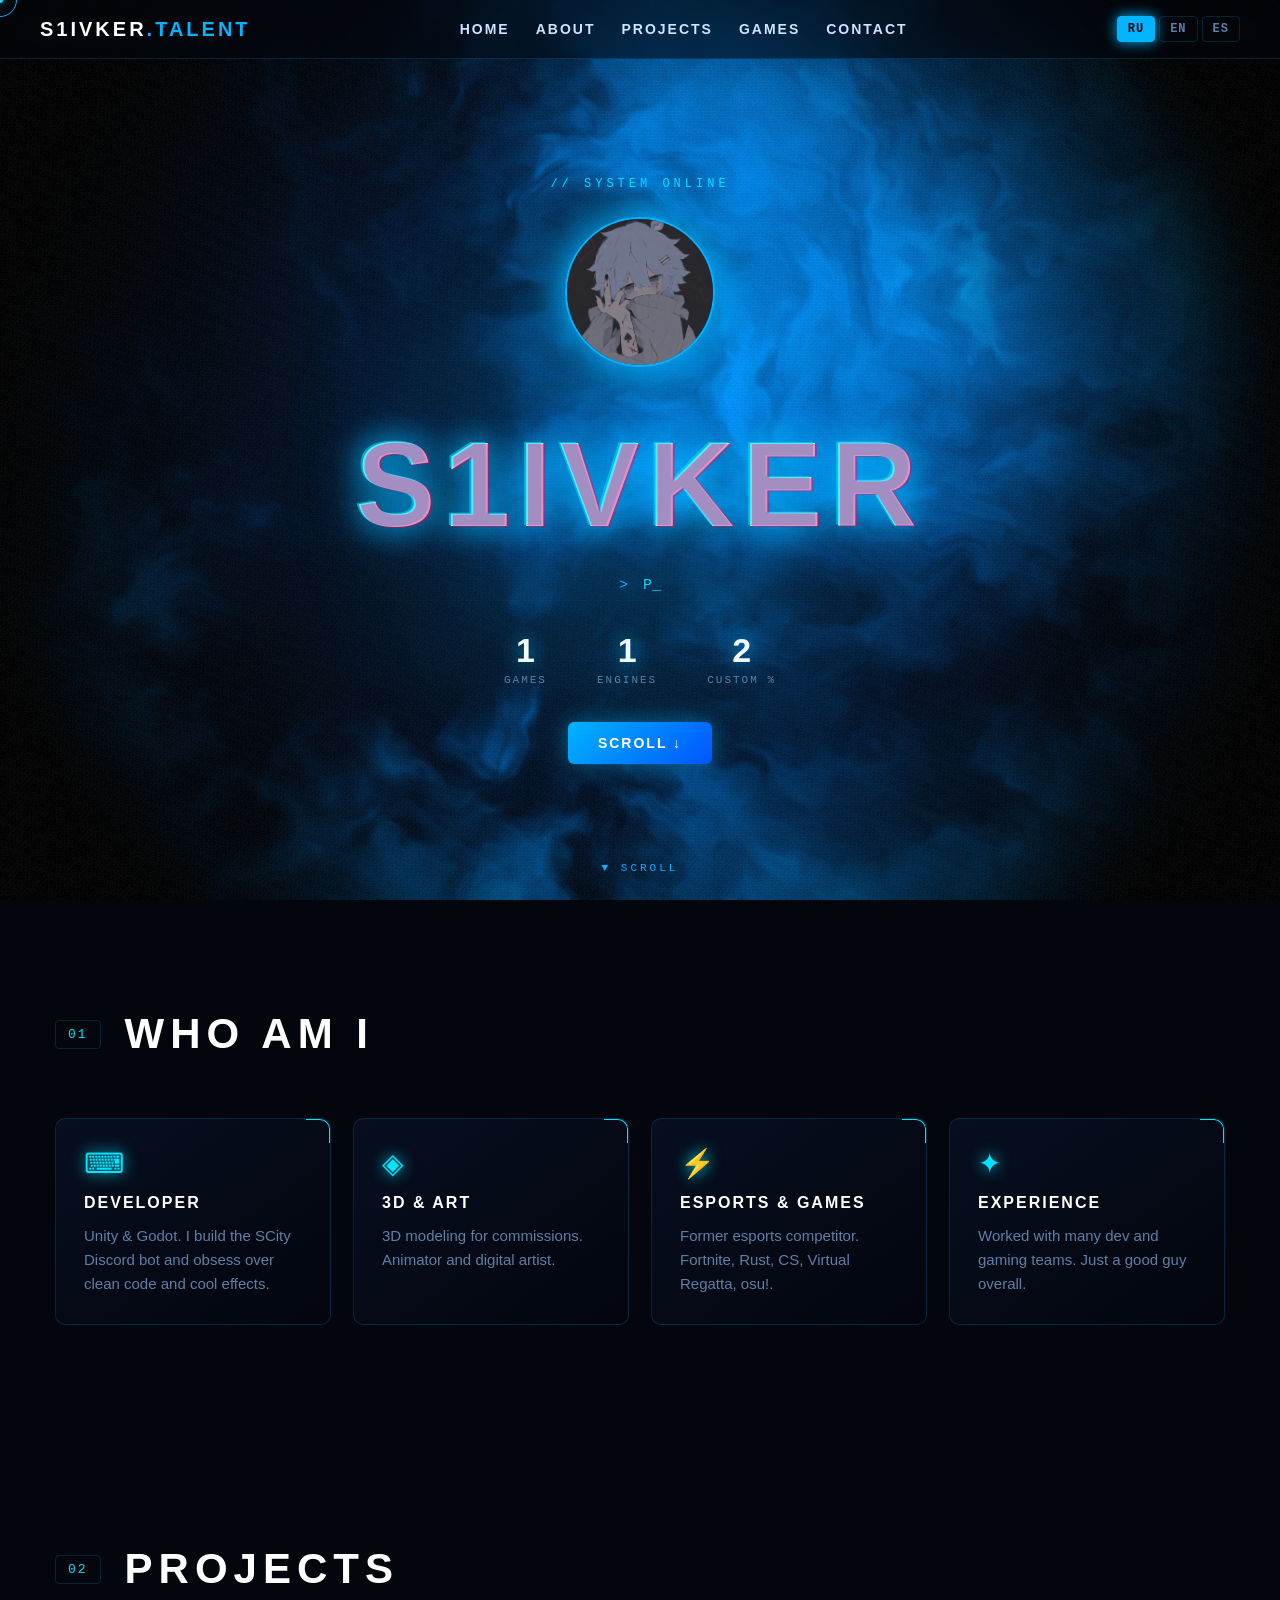
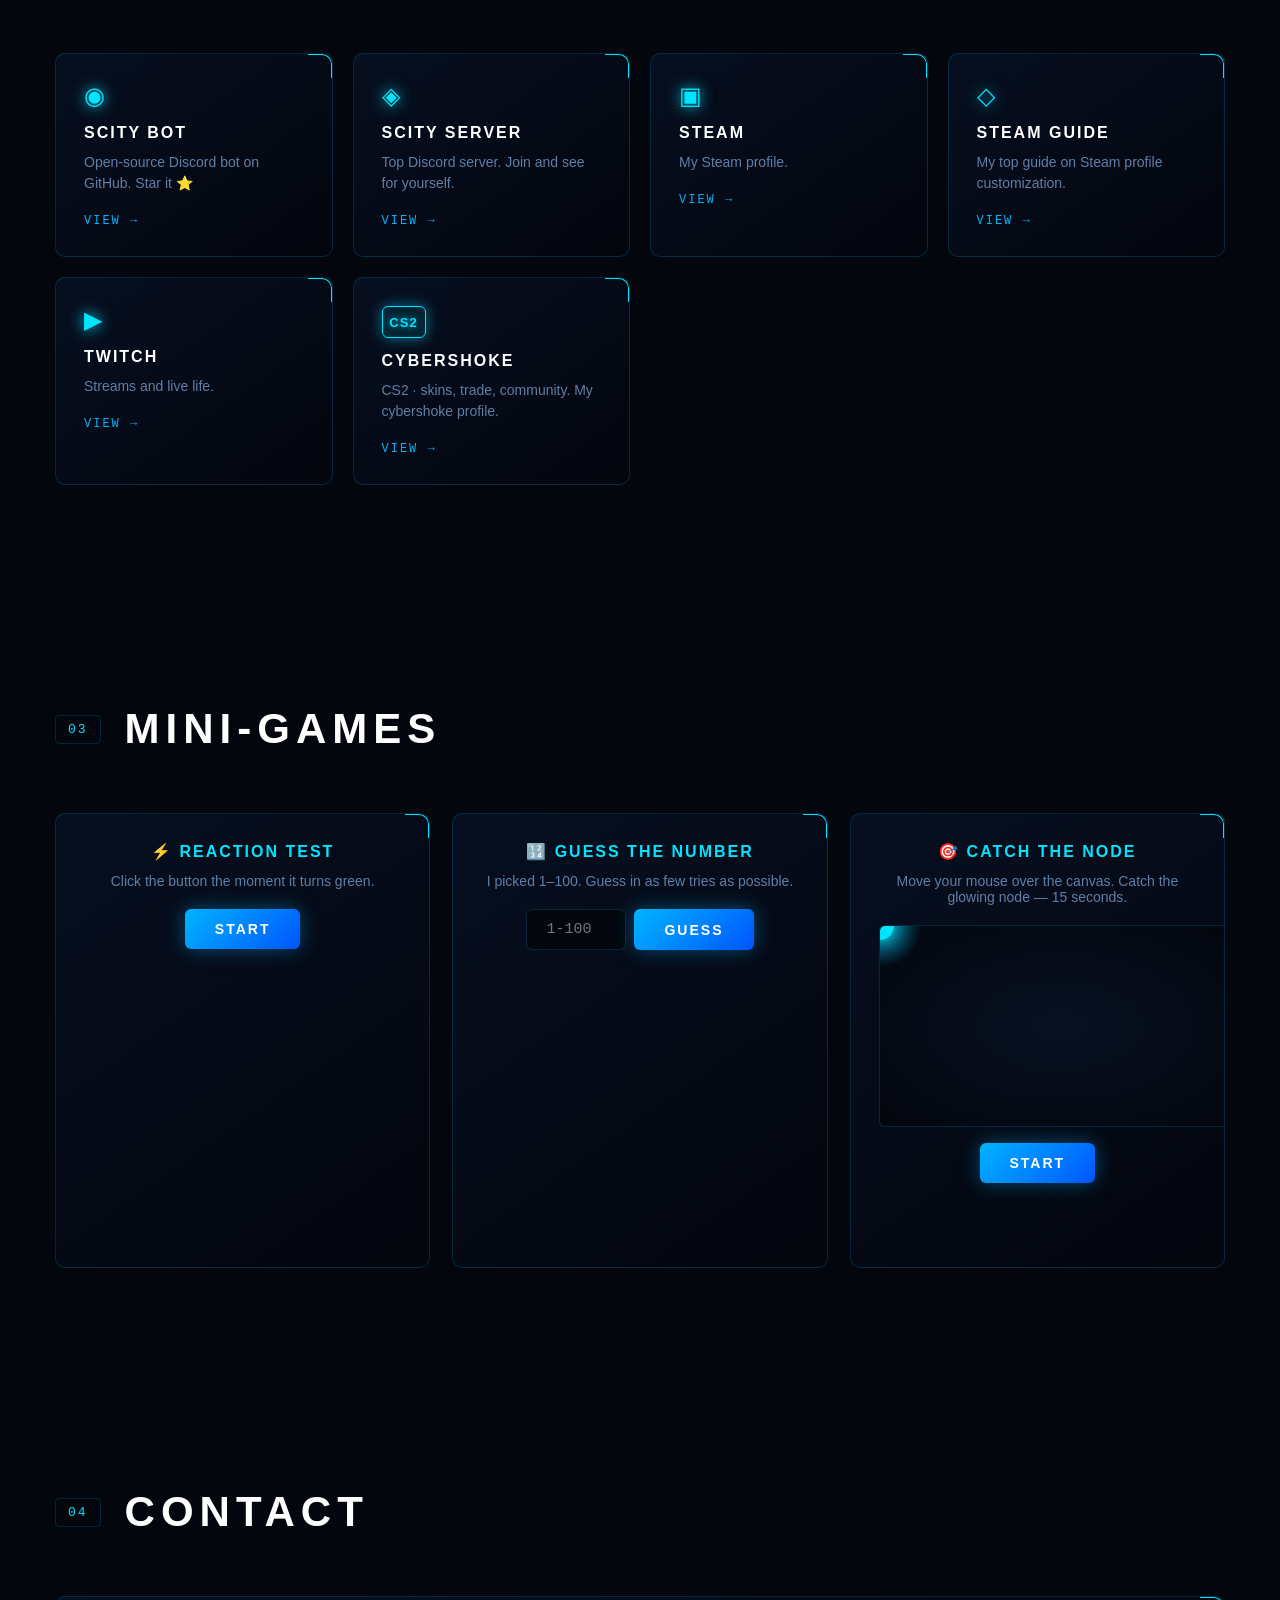
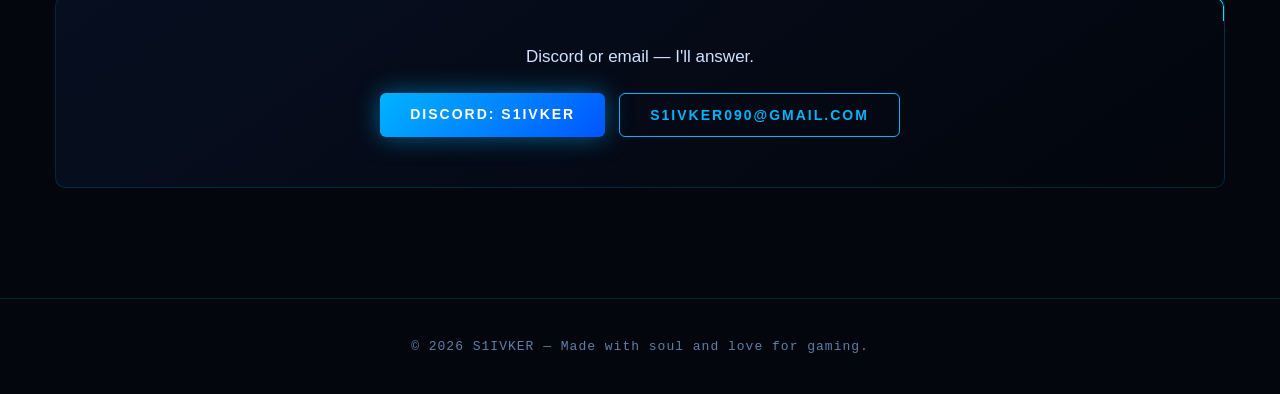
==== commit b41a6a38: "Update index.html" ====
--- a/index.html
+++ b/index.html
@@ -14,7 +14,9 @@
 <div class="cursor-dot"></div>
 <div class="cursor-ring"></div>
 
-<!-- Background canvas -->
+<!-- Shader background -->
+<canvas id="shader-canvas"></canvas>
+<!-- Fallback particles (если WebGL нет) -->
 <canvas id="bg-canvas"></canvas>
 <div class="grid-overlay"></div>
 <div class="scanlines"></div>
@@ -54,7 +56,11 @@
   <div class="hero-glow"></div>
   <div class="hero-content">
     <div class="hero-tag" data-i18n="hero_tag">// SYSTEM ONLINE</div>
+    <div class="hero-avatar-wrap">
+    <div class="hero-avatar-wrap">
     <img class="hero-avatar" src="avatar.png" alt="s1ivker" />
+    </div>
+    </div>
     <h1 class="hero-name" data-glitch="S1IVKER">S1IVKER</h1>
     <div class="terminal">
       <span class="term-prompt">&gt;</span>
@@ -76,7 +82,7 @@
 <section id="about" class="section">
   <div class="section-head">
     <div class="section-num">01</div>
-    <h2 class="section-title" data-i18n="about_title">WHO AM I</h2>
+    <h2 class="section-title" data-i18n="about_title" data-text="WHO AM I">WHO AM I</h2>
   </div>
   <div class="about-grid">
     <div class="about-card reveal" style="--d:0">
@@ -110,7 +116,7 @@
 <section id="projects" class="section">
   <div class="section-head">
     <div class="section-num">02</div>
-    <h2 class="section-title" data-i18n="proj_title">PROJECTS</h2>
+    <h2 class="section-title" data-i18n="proj_title" data-text="PROJECTS">PROJECTS</h2>
   </div>
   <div class="projects-grid">
     <a class="project-card reveal" style="--d:0" href="https://github.com/S1ivker/SCity" target="_blank">
@@ -162,7 +168,7 @@
 <section id="games" class="section">
   <div class="section-head">
     <div class="section-num">03</div>
-    <h2 class="section-title" data-i18n="games_title">MINI-GAMES</h2>
+    <h2 class="section-title" data-i18n="games_title" data-text="MINI-GAMES">MINI-GAMES</h2>
   </div>
   <div class="games-grid">
     <div class="game-card reveal" style="--d:0">
@@ -197,7 +203,7 @@
 <section id="contact" class="section">
   <div class="section-head">
     <div class="section-num">04</div>
-    <h2 class="section-title" data-i18n="contact_title">CONTACT</h2>
+    <h2 class="section-title" data-i18n="contact_title" data-text="CONTACT">CONTACT</h2>
   </div>
   <div class="contact-box reveal">
     <div class="card-corner"></div>
--- a/style.css
+++ b/style.css
@@ -0,0 +1,587 @@
+* { margin:0; padding:0; box-sizing:border-box; }
+
+:root {
+  --bg:#03060d;
+  --bg-2:#071022;
+  --blue:#00b4ff;
+  --blue-2:#0055ff;
+  --cyan:#00e5ff;
+  --text:#cfe2ff;
+  --muted:#5f7fa6;
+  --line:rgba(0,180,255,0.18);
+}
+
+html { scroll-behavior:smooth; }
+
+body {
+  font-family:'Rajdhani',sans-serif;
+  background:var(--bg);
+  color:var(--text);
+  overflow-x:hidden;
+  cursor:none;
+}
+
+a, button { cursor:none; }
+
+/* Custom cursor */
+.cursor-dot {
+  position:fixed; width:6px; height:6px; background:var(--cyan);
+  border-radius:50%; pointer-events:none; z-index:99999;
+  transform:translate(-50%,-50%); box-shadow:0 0 12px var(--cyan);
+  transition:transform .08s ease;
+}
+.cursor-ring {
+  position:fixed; width:34px; height:34px; border:1.5px solid var(--blue);
+  border-radius:50%; pointer-events:none; z-index:99998;
+  transform:translate(-50%,-50%);
+  transition:transform .18s ease, width .2s, height .2s, border-color .2s;
+}
+.cursor-ring.hover { width:56px; height:56px; border-color:var(--cyan); }
+
+/* Shader canvas */
+#shader-canvas {
+  position:fixed; inset:0; z-index:0; pointer-events:none;
+  width:100%; height:100%;
+  background:radial-gradient(ellipse at 50% 40%, #071022 0%, #03060d 70%);
+  opacity:0;
+  transition:opacity 1.2s ease;
+}
+#shader-canvas.ready { opacity:1; }
+
+/* Fallback canvas (старые частицы) */
+#bg-canvas {
+  position:fixed; inset:0; z-index:0; pointer-events:none;
+  background:radial-gradient(ellipse at 50% 40%, #071022 0%, #03060d 70%);
+}
+#bg-canvas.hidden { opacity:0; visibility:hidden; }
+
+/* Grid + scanlines */
+.grid-overlay {
+  position:fixed; inset:0; z-index:0; pointer-events:none; opacity:.25;
+  background-image:
+    linear-gradient(rgba(0,180,255,.12) 1px, transparent 1px),
+    linear-gradient(90deg, rgba(0,180,255,.12) 1px, transparent 1px);
+  background-size:60px 60px;
+  mask-image:radial-gradient(ellipse at center, #000 20%, transparent 75%);
+  -webkit-mask-image:radial-gradient(ellipse at center, #000 20%, transparent 75%);
+}
+.scanlines {
+  position:fixed; inset:0; z-index:1; pointer-events:none; opacity:.08;
+  background:repeating-linear-gradient(0deg, transparent, transparent 2px, #00b4ff 2px, #00b4ff 3px);
+  mix-blend-mode:overlay;
+}
+
+/* Preloader */
+#preloader {
+  position:fixed; inset:0; z-index:9999; background:#03060d;
+  display:flex; flex-direction:column; align-items:center; justify-content:center;
+  gap:22px; transition:opacity .8s, visibility .8s;
+}
+#preloader.hidden { opacity:0; visibility:hidden; }
+.preloader-inner { position:relative; width:200px; height:200px; display:grid; place-items:center; }
+.pre-ring {
+  position:absolute; inset:0; border-radius:50%;
+  border:2px solid transparent; border-top-color:var(--cyan);
+  border-right-color:var(--blue); animation:spin 1.4s linear infinite;
+}
+.pre-ring-2 {
+  inset:20px; border-top-color:var(--blue-2); border-right-color:var(--cyan);
+  animation-direction:reverse; animation-duration:2s;
+}
+#pre-avatar {
+  width:120px; height:120px; border-radius:50%; object-fit:cover;
+  border:2px solid var(--blue); box-shadow:0 0 40px var(--blue);
+  animation:pulse 1.6s infinite;
+}
+@keyframes spin { to { transform:rotate(360deg); } }
+@keyframes pulse {
+  0%,100% { box-shadow:0 0 25px var(--blue); }
+  50% { box-shadow:0 0 60px var(--cyan); }
+}
+.pre-title {
+  font-family:'Orbitron',sans-serif; letter-spacing:8px; font-size:16px;
+  color:#fff; text-shadow:0 0 20px var(--blue);
+}
+.pre-bar { width:260px; height:2px; background:rgba(0,180,255,.15); overflow:hidden; }
+#pre-fill { height:100%; width:0; background:linear-gradient(90deg,var(--blue),var(--cyan)); box-shadow:0 0 10px var(--cyan); }
+.pre-status { font-family:'JetBrains Mono',monospace; font-size:12px; color:var(--muted); letter-spacing:2px; }
+#skip-btn {
+  margin-top:12px; background:transparent; border:1px solid var(--blue);
+  color:var(--blue); font-family:'JetBrains Mono',monospace; font-size:12px;
+  padding:8px 22px; border-radius:4px; letter-spacing:3px; transition:all .3s;
+}
+#skip-btn:hover { background:var(--blue); color:#000; box-shadow:0 0 20px var(--blue); }
+
+/* Navbar */
+.navbar {
+  position:fixed; top:0; width:100%; padding:16px 40px;
+  display:flex; align-items:center; justify-content:space-between;
+  background:rgba(3,6,13,.55); backdrop-filter:blur(14px);
+  border-bottom:1px solid var(--line); z-index:100;
+}
+.logo {
+  font-family:'Orbitron',sans-serif; font-weight:900; font-size:20px;
+  letter-spacing:3px; color:#fff; position:relative;
+}
+.logo span { color:var(--blue); }
+.nav-links { display:flex; gap:26px; list-style:none; }
+.nav-links a {
+  color:var(--text); text-decoration:none; font-weight:600; font-size:14px;
+  letter-spacing:2px; text-transform:uppercase; position:relative; padding:4px 0;
+  transition:color .3s;
+}
+.nav-links a::after {
+  content:''; position:absolute; bottom:-2px; left:0; width:0; height:1px;
+  background:var(--cyan); box-shadow:0 0 8px var(--cyan); transition:width .3s;
+}
+.nav-links a:hover { color:var(--cyan); }
+.nav-links a:hover::after { width:100%; }
+
+.lang-switch { display:flex; gap:4px; }
+.lang-switch button {
+  background:transparent; border:1px solid var(--line); color:var(--muted);
+  padding:5px 10px; border-radius:4px; font-family:'JetBrains Mono',monospace;
+  font-weight:700; font-size:12px; letter-spacing:1px; transition:all .3s;
+}
+.lang-switch button:hover { color:var(--blue); border-color:var(--blue); }
+.lang-switch button.active { background:var(--blue); color:#000; border-color:var(--blue); box-shadow:0 0 14px var(--blue); }
+
+/* HERO */
+.hero {
+  min-height:100vh; display:flex; flex-direction:column; align-items:center; justify-content:center;
+  position:relative; padding:120px 20px 80px; text-align:center; z-index:2;
+}
+.hero-glow {
+  position:absolute; width:700px; height:700px; border-radius:50%;
+  background:radial-gradient(circle, rgba(0,180,255,.18) 0%, transparent 65%);
+  filter:blur(40px); animation:floatGlow 6s ease-in-out infinite alternate;
+  pointer-events:none;
+}
+@keyframes floatGlow {
+  0% { transform:scale(1) translateY(0); }
+  100% { transform:scale(1.2) translateY(-30px); }
+}
+.hero-tag {
+  font-family:'JetBrains Mono',monospace; font-size:12px; letter-spacing:4px;
+  color:var(--cyan); margin-bottom:26px; animation:fadeIn 1s .2s backwards;
+}
+.hero-avatar-wrap {
+  position:relative;
+  display:inline-block;
+  margin-bottom:22px;
+  z-index:2;
+}
+
+.hero-avatar-wrap::before,
+.hero-avatar-wrap::after {
+  content:'';
+  position:absolute;
+  inset:-14px;
+  border-radius:50%;
+  border:1px solid var(--cyan);
+  opacity:0;
+  pointer-events:none;
+  animation:breathRing 3.2s ease-out infinite;
+}
+.hero-avatar-wrap::after {
+  border-color:var(--blue);
+  animation-delay:1.6s;
+}
+
+.hero-avatar {
+  width:150px; height:150px; border-radius:50%; object-fit:cover;
+  border:2px solid var(--blue);
+  box-shadow:0 0 40px var(--blue), 0 0 90px rgba(0,180,255,.35);
+  animation:floatY 4s ease-in-out infinite, fadeIn 1s .4s backwards, avatarBreathe 3.2s ease-in-out infinite;
+  display:block;
+}
+
+@keyframes avatarBreathe {
+  0%,100% {
+    box-shadow:0 0 30px var(--blue), 0 0 60px rgba(0,180,255,.3);
+    filter:brightness(1);
+  }
+  50% {
+    box-shadow:0 0 60px var(--cyan), 0 0 120px rgba(0,229,255,.55);
+    filter:brightness(1.08);
+  }
+}
+
+@keyframes breathRing {
+  0%   { transform:scale(1);   opacity:0.6; }
+  70%  { transform:scale(1.35); opacity:0; }
+  100% { transform:scale(1.35); opacity:0; }
+}
+
+@keyframes floatY {
+  0%,100% { transform:translateY(0); }
+  50%      { transform:translateY(-12px); }
+}
+
+/* «Дыхание» вокруг авы — пульсирующие кольца */
+.hero-avatar::before,
+.hero-avatar::after {
+  content:'';
+  position:absolute;
+  inset:-14px;
+  border-radius:50%;
+  border:1px solid var(--cyan);
+  opacity:0;
+  pointer-events:none;
+  animation:breathRing 3.2s ease-out infinite;
+}
+.hero-avatar::after {
+  inset:-14px;
+  border-color:var(--blue);
+  animation-delay:1.6s;
+}
+
+@keyframes avatarBreathe {
+  0%,100% {
+    box-shadow:0 0 30px var(--blue), 0 0 60px rgba(0,180,255,.3);
+    filter:brightness(1);
+  }
+  50% {
+    box-shadow:0 0 60px var(--cyan), 0 0 120px rgba(0,229,255,.55);
+    filter:brightness(1.08);
+  }
+}
+
+@keyframes breathRing {
+  0% {
+    transform:scale(1);
+    opacity:0.6;
+    box-shadow:0 0 0 0 rgba(0,229,255,0.5);
+  }
+  70% {
+    transform:scale(1.35);
+    opacity:0;
+    box-shadow:0 0 0 30px rgba(0,229,255,0);
+  }
+  100% {
+    opacity:0;
+    transform:scale(1.35);
+  }
+}
+
+@keyframes floatY {
+  0%,100% { transform:translateY(0); }
+  50%      { transform:translateY(-12px); }
+}
+@keyframes fadeIn { from { opacity:0; transform:translateY(20px); } to { opacity:1; transform:translateY(0); } }
+
+.hero-name {
+  font-family:'Orbitron',sans-serif; font-weight:900;
+  font-size:clamp(46px,10vw,120px); letter-spacing:8px; color:#fff;
+  position:relative; animation:fadeIn 1s .6s backwards;
+  text-shadow:0 0 30px rgba(0,180,255,.6), 0 0 60px rgba(0,180,255,.3);
+}
+.hero-name::before, .hero-name::after {
+  content:attr(data-glitch); position:absolute; top:0; left:0; width:100%;
+  color:#fff; opacity:.85;
+}
+.hero-name::before { color:#00e5ff; transform:translate(-2px,-1px); opacity:.6; animation:glitch1 4s infinite; }
+.hero-name::after  { color:#ff0066; transform:translate(2px,1px); opacity:.4; animation:glitch2 5s infinite; }
+@keyframes glitch1 {
+  0%,92%,100% { clip-path:inset(0 0 100% 0); }
+  93% { clip-path:inset(20% 0 60% 0); transform:translate(-3px,0); }
+  95% { clip-path:inset(50% 0 30% 0); transform:translate(3px,0); }
+}
+@keyframes glitch2 {
+  0%,90%,100% { clip-path:inset(100% 0 0 0); }
+  91% { clip-path:inset(60% 0 20% 0); transform:translate(3px,0); }
+  94% { clip-path:inset(30% 0 50% 0); transform:translate(-3px,0); }
+}
+
+.terminal {
+  font-family:'JetBrains Mono',monospace; font-size:15px; color:var(--cyan);
+  margin:24px 0 30px; min-height:24px; animation:fadeIn 1s .8s backwards;
+}
+.term-prompt { color:var(--blue); margin-right:6px; }
+.term-cursor { animation:blink .9s steps(1) infinite; }
+@keyframes blink { 50% { opacity:0; } }
+
+.hero-stats {
+  display:flex; gap:50px; margin-bottom:36px; justify-content:center; flex-wrap:wrap;
+  animation:fadeIn 1s 1s backwards;
+}
+.stat { display:flex; flex-direction:column; align-items:center; }
+.stat-num {
+  font-family:'Orbitron',sans-serif; font-size:34px; font-weight:800;
+  color:#fff; text-shadow:0 0 20px var(--blue);
+}
+.stat-label {
+  font-family:'JetBrains Mono',monospace; font-size:11px; letter-spacing:2px;
+  color:var(--muted); margin-top:4px; text-transform:uppercase;
+}
+
+.hero-buttons { display:flex; gap:16px; flex-wrap:wrap; justify-content:center; animation:fadeIn 1s 1.2s backwards; }
+
+.btn {
+  padding:13px 30px; border-radius:6px; text-decoration:none; font-weight:700;
+  letter-spacing:2px; font-size:14px; text-transform:uppercase;
+  transition:all .3s; display:inline-block; position:relative; overflow:hidden;
+}
+.btn-primary {
+  background:linear-gradient(135deg,var(--blue),var(--blue-2)); color:#fff;
+  box-shadow:0 0 25px rgba(0,180,255,.5);
+}
+.btn-primary:hover { box-shadow:0 0 45px rgba(0,229,255,.9); transform:translateY(-3px); }
+.btn-ghost { border:1px solid var(--blue); color:var(--blue); }
+.btn-ghost:hover { background:var(--blue); color:#000; box-shadow:0 0 20px var(--blue); }
+
+.scroll-hint {
+  position:absolute; bottom:26px; font-family:'JetBrains Mono',monospace;
+  font-size:11px; letter-spacing:3px; color:var(--blue);
+  animation:bounce 2s infinite;
+}
+@keyframes bounce { 0%,100% { transform:translateY(0); opacity:1; } 50% { transform:translateY(8px); opacity:.4; } }
+
+/* Sections */
+.section {
+  padding:110px 40px; max-width:1250px; margin:0 auto;
+  position:relative; z-index:2;
+}
+.section-head {
+  display:flex; align-items:center; gap:24px; margin-bottom:60px;
+}
+.section-num {
+  font-family:'JetBrains Mono',monospace; font-size:13px; color:var(--cyan);
+  padding:6px 12px; border:1px solid var(--line); border-radius:4px;
+  letter-spacing:2px;
+}
+.section-title {
+  font-family:'Orbitron',sans-serif; font-size:clamp(26px,5vw,42px);
+  font-weight:800; letter-spacing:6px; color:#fff;
+  position:relative;
+  display:inline-block;
+}
+
+.section-title.glitch {
+  animation:titleGlitch 0.4s steps(2, end);
+}
+
+.section-title::before,
+.section-title::after {
+  content:attr(data-text);
+  position:absolute;
+  top:0; left:0;
+  width:100%;
+  pointer-events:none;
+  opacity:0;
+}
+
+.section-title.glitch::before {
+  opacity:1;
+  color:#00e5ff;
+  text-shadow:2px 0 #00e5ff, -2px 0 #ff0066;
+  animation:glitchSliceA 0.4s steps(3, end);
+}
+
+.section-title.glitch::after {
+  opacity:1;
+  color:#ff0066;
+  text-shadow:-2px 0 #ff0066, 2px 0 #00e5ff;
+  animation:glitchSliceB 0.4s steps(3, end);
+}
+
+@keyframes titleGlitch {
+  0%   { transform:translate(0,0); }
+  20%  { transform:translate(-2px,1px); }
+  40%  { transform:translate(2px,-1px); }
+  60%  { transform:translate(-1px,-2px); }
+  80%  { transform:translate(1px,2px); }
+  100% { transform:translate(0,0); }
+}
+
+@keyframes glitchSliceA {
+  0%   { clip-path:inset(0 0 100% 0); transform:translate(0); }
+  20%  { clip-path:inset(15% 0 60% 0); transform:translate(-3px,0); }
+  40%  { clip-path:inset(50% 0 30% 0); transform:translate(3px,0); }
+  60%  { clip-path:inset(70% 0 10% 0); transform:translate(-2px,0); }
+  80%  { clip-path:inset(30% 0 55% 0); transform:translate(2px,0); }
+  100% { clip-path:inset(100% 0 0 0); transform:translate(0); }
+}
+
+@keyframes glitchSliceB {
+  0%   { clip-path:inset(100% 0 0 0); transform:translate(0); }
+  20%  { clip-path:inset(60% 0 20% 0); transform:translate(3px,0); }
+  40%  { clip-path:inset(30% 0 45% 0); transform:translate(-3px,0); }
+  60%  { clip-path:inset(10% 0 70% 0); transform:translate(2px,0); }
+  80%  { clip-path:inset(55% 0 25% 0); transform:translate(-2px,0); }
+  100% { clip-path:inset(0 0 100% 0); transform:translate(0); }
+}
+.section-title::after {
+  content:''; display:block; width:60px; height:2px;
+  background:linear-gradient(90deg,var(--cyan),transparent);
+  margin-top:12px;
+}
+
+/* About */
+.about-grid {
+  display:grid; grid-template-columns:repeat(auto-fit,minmax(260px,1fr)); gap:22px;
+}
+.about-card, .project-card, .game-card, .contact-box {
+  position:relative;
+  background:linear-gradient(145deg, rgba(7,16,34,.9), rgba(3,6,13,.9));
+  border:1px solid var(--line);
+  border-radius:10px; padding:28px;
+  transition:all .4s ease;
+  overflow:hidden;
+}
+.card-corner {
+  position:absolute; top:0; right:0; width:24px; height:24px; pointer-events:none;
+  border-top:1px solid var(--cyan); border-right:1px solid var(--cyan);
+  border-top-right-radius:10px;
+  transition:all .4s;
+}
+.about-card::before, .project-card::before, .game-card::before, .contact-box::before {
+  content:''; position:absolute; inset:0;
+  background:linear-gradient(90deg, transparent, rgba(0,180,255,.08), transparent);
+  transform:translateX(-100%); transition:transform .6s;
+}
+.about-card:hover::before, .project-card:hover::before, .game-card:hover::before, .contact-box:hover::before {
+  transform:translateX(100%);
+}
+.about-card:hover, .project-card:hover, .game-card:hover, .contact-box:hover {
+  border-color:var(--blue); transform:translateY(-6px);
+  box-shadow:0 10px 40px rgba(0,180,255,.25);
+}
+.about-card:hover .card-corner, .project-card:hover .card-corner,
+.game-card:hover .card-corner, .contact-box:hover .card-corner {
+  width:100%; height:100%; border-radius:10px;
+  border-color:transparent; box-shadow:inset 0 0 0 1px var(--cyan);
+}
+.about-icon {
+  font-size:28px; color:var(--cyan); margin-bottom:14px;
+  text-shadow:0 0 15px var(--cyan);
+}
+.about-card h3 {
+  font-family:'Orbitron',sans-serif; font-size:16px; letter-spacing:2px;
+  color:#fff; margin-bottom:12px; text-transform:uppercase;
+}
+.about-card p { color:var(--muted); line-height:1.6; font-size:15px; }
+
+/* Projects */
+.projects-grid {
+  display:grid; grid-template-columns:repeat(auto-fit,minmax(250px,1fr)); gap:20px;
+}
+.project-card {
+  text-decoration:none; color:var(--text); display:block;
+}
+.project-icon {
+  font-size:24px; color:var(--cyan); margin-bottom:14px;
+  text-shadow:0 0 15px var(--cyan);
+}
+.project-card h3 {
+  font-family:'Orbitron',sans-serif; font-size:16px; letter-spacing:2px;
+  color:#fff; margin-bottom:10px; text-transform:uppercase;
+}
+.project-card p { color:var(--muted); font-size:14px; line-height:1.5; margin-bottom:16px; }
+.project-link {
+  font-family:'JetBrains Mono',monospace; font-size:12px; letter-spacing:2px;
+  color:var(--blue); transition:color .3s, transform .3s;
+  display:inline-block;
+}
+.project-card:hover .project-link { color:var(--cyan); transform:translateX(6px); }
+
+/* Games */
+.games-grid {
+  display:grid; grid-template-columns:repeat(auto-fit,minmax(300px,1fr)); gap:22px;
+}
+.game-card { text-align:center; }
+.game-card h3 {
+  font-family:'Orbitron',sans-serif; font-size:16px; letter-spacing:2px;
+  color:var(--cyan); margin-bottom:12px; text-transform:uppercase;
+}
+.game-card p { color:var(--muted); margin-bottom:20px; font-size:14px; }
+.game-btn {
+  background:linear-gradient(135deg,var(--blue),var(--blue-2)); color:#fff;
+  border:none; padding:12px 30px; border-radius:6px;
+  font-family:'Rajdhani',sans-serif; font-weight:700; font-size:14px;
+  letter-spacing:2px; text-transform:uppercase; transition:all .3s;
+  box-shadow:0 0 20px rgba(0,180,255,.4);
+}
+.game-btn:hover { box-shadow:0 0 35px rgba(0,229,255,.8); transform:translateY(-2px); }
+.game-btn:disabled { opacity:.5; transform:none; }
+.game-btn.ready { background:linear-gradient(135deg,#00e676,#00c853); box-shadow:0 0 30px #00e676; }
+.game-btn.too-soon { background:linear-gradient(135deg,#ff1744,#d50000); }
+
+.guess-row { display:flex; gap:8px; justify-content:center; margin-bottom:12px; }
+#guess-input {
+  width:100px; padding:11px; border-radius:6px;
+  border:1px solid var(--line); background:var(--bg); color:var(--text);
+  font-family:'JetBrains Mono',monospace; font-size:15px; text-align:center; outline:none;
+}
+#guess-input:focus { border-color:var(--cyan); box-shadow:0 0 15px rgba(0,229,255,.4); }
+.game-result {
+  margin-top:16px; font-family:'JetBrains Mono',monospace; font-size:14px;
+  min-height:20px; color:var(--cyan);
+}
+
+#catch-canvas {
+  display:block; margin:0 auto 16px;
+  border:1px solid var(--line); border-radius:6px;
+  background:radial-gradient(ellipse at center, #071022, #03060d);
+  cursor:crosshair;
+}
+
+/* Contact */
+.contact-box { text-align:center; padding:50px 30px; }
+.contact-box p { font-size:17px; margin-bottom:26px; color:var(--text); }
+.contact-links { display:flex; gap:14px; justify-content:center; flex-wrap:wrap; }
+
+/* Footer */
+.footer {
+  text-align:center; padding:40px 20px; color:var(--muted); font-size:13px;
+  border-top:1px solid var(--line); font-family:'JetBrains Mono',monospace;
+  letter-spacing:1px; position:relative; z-index:2;
+}
+
+/* Reveal */
+.reveal {
+  opacity:0; transform:translateY(40px);
+  transition:opacity .8s ease, transform .8s ease;
+  transition-delay:calc(var(--d, 0) * 0.1s);
+}
+.reveal.visible { opacity:1; transform:translateY(0); }
+
+/* Responsive */
+@media (max-width:850px) {
+  body, a, button { cursor:auto; }
+  .cursor-dot, .cursor-ring { display:none; }
+  .navbar { padding:14px 18px; flex-wrap:wrap; gap:10px; }
+  .nav-links { gap:14px; font-size:12px; flex-wrap:wrap; }
+  .section { padding:80px 20px; }
+  .hero-stats { gap:28px; }
+  .stat-num { font-size:26px; }
+  .section-head { gap:14px; }
+  #catch-canvas { max-width:100%; height:auto; }
+}
+
+::-webkit-scrollbar { width:8px; }
+::-webkit-scrollbar-track { background:var(--bg); }
+::-webkit-scrollbar-thumb { background:linear-gradient(var(--blue),var(--blue-2)); border-radius:4px; }
+::-webkit-scrollbar-thumb:hover { background:var(--cyan); }
+.cs-badge {
+  display: inline-flex;
+  align-items: center;
+  justify-content: center;
+  width: 44px;
+  height: 32px;
+  font-family: 'Orbitron', sans-serif;
+  font-size: 13px;
+  font-weight: 900;
+  letter-spacing: 1px;
+  color: #00e5ff;
+  border: 1px solid var(--cyan);
+  border-radius: 6px;
+  box-shadow: 0 0 14px rgba(0, 229, 255, 0.5), inset 0 0 10px rgba(0, 229, 255, 0.15);
+  text-shadow: 0 0 8px #00e5ff;
+  background: rgba(0, 229, 255, 0.06);
+  transition: all 0.3s;
+}
+.project-card:hover .cs-badge {
+  box-shadow: 0 0 25px rgba(0, 229, 255, 0.9), inset 0 0 16px rgba(0, 229, 255, 0.25);
+  transform: scale(1.06);
+}
